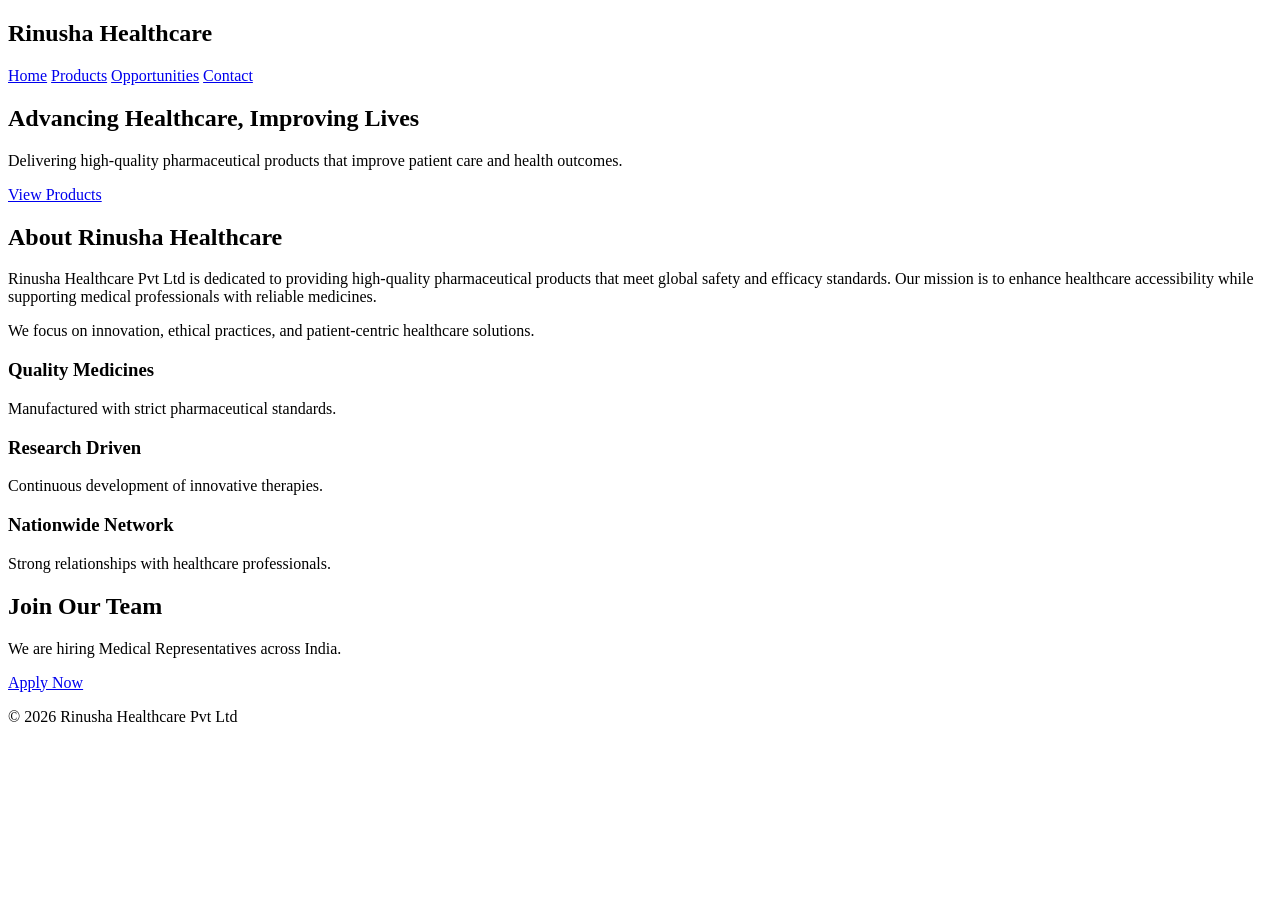
==== index.html @ 59fd97c0 "Add files via upload" ====
<!DOCTYPE html>
<html lang="en">

<head>
<meta charset="UTF-8">
<meta name="viewport" content="width=device-width, initial-scale=1.0">

<title>Rinusha Healthcare Pvt Ltd</title>

<link rel="stylesheet" href="css/style.css">

<link href="https://fonts.googleapis.com/css2?family=Poppins:wght@300;500;600&display=swap" rel="stylesheet">
</head>

<body>

<header>

<div class="container nav">

<h2 class="logo">Rinusha Healthcare</h2>

<nav>
<a href="index.html">Home</a>
<a href="products.html">Products</a>
<a href="careers.html">Opportunities</a>
<a href="contact.html">Contact</a>
</nav>

</div>

</header>


<section class="hero">

<div class="hero-content">

<h1>Advancing Healthcare, Improving Lives</h1>

<p>
Delivering high-quality pharmaceutical products that improve patient care and health outcomes.
</p>

<a href="products.html" class="btn">View Products</a>

</div>

</section>


<section class="about">

<div class="container">

<h2>About Rinusha Healthcare</h2>

<p>
Rinusha Healthcare Pvt Ltd is dedicated to providing high-quality pharmaceutical products
that meet global safety and efficacy standards. Our mission is to enhance healthcare
accessibility while supporting medical professionals with reliable medicines.
</p>

<p>
We focus on innovation, ethical practices, and patient-centric healthcare solutions.
</p>

</div>

</section>


<section class="features">

<div class="container grid">

<div class="card">
<h3>Quality Medicines</h3>
<p>Manufactured with strict pharmaceutical standards.</p>
</div>

<div class="card">
<h3>Research Driven</h3>
<p>Continuous development of innovative therapies.</p>
</div>

<div class="card">
<h3>Nationwide Network</h3>
<p>Strong relationships with healthcare professionals.</p>
</div>

</div>

</section>


<section class="cta">

<div class="container">

<h2>Join Our Team</h2>

<p>We are hiring Medical Representatives across India.</p>

<a href="careers.html" class="btn">Apply Now</a>

</div>

</section>


<footer>

<p>© 2026 Rinusha Healthcare Pvt Ltd</p>

</footer>


</body>
</html>
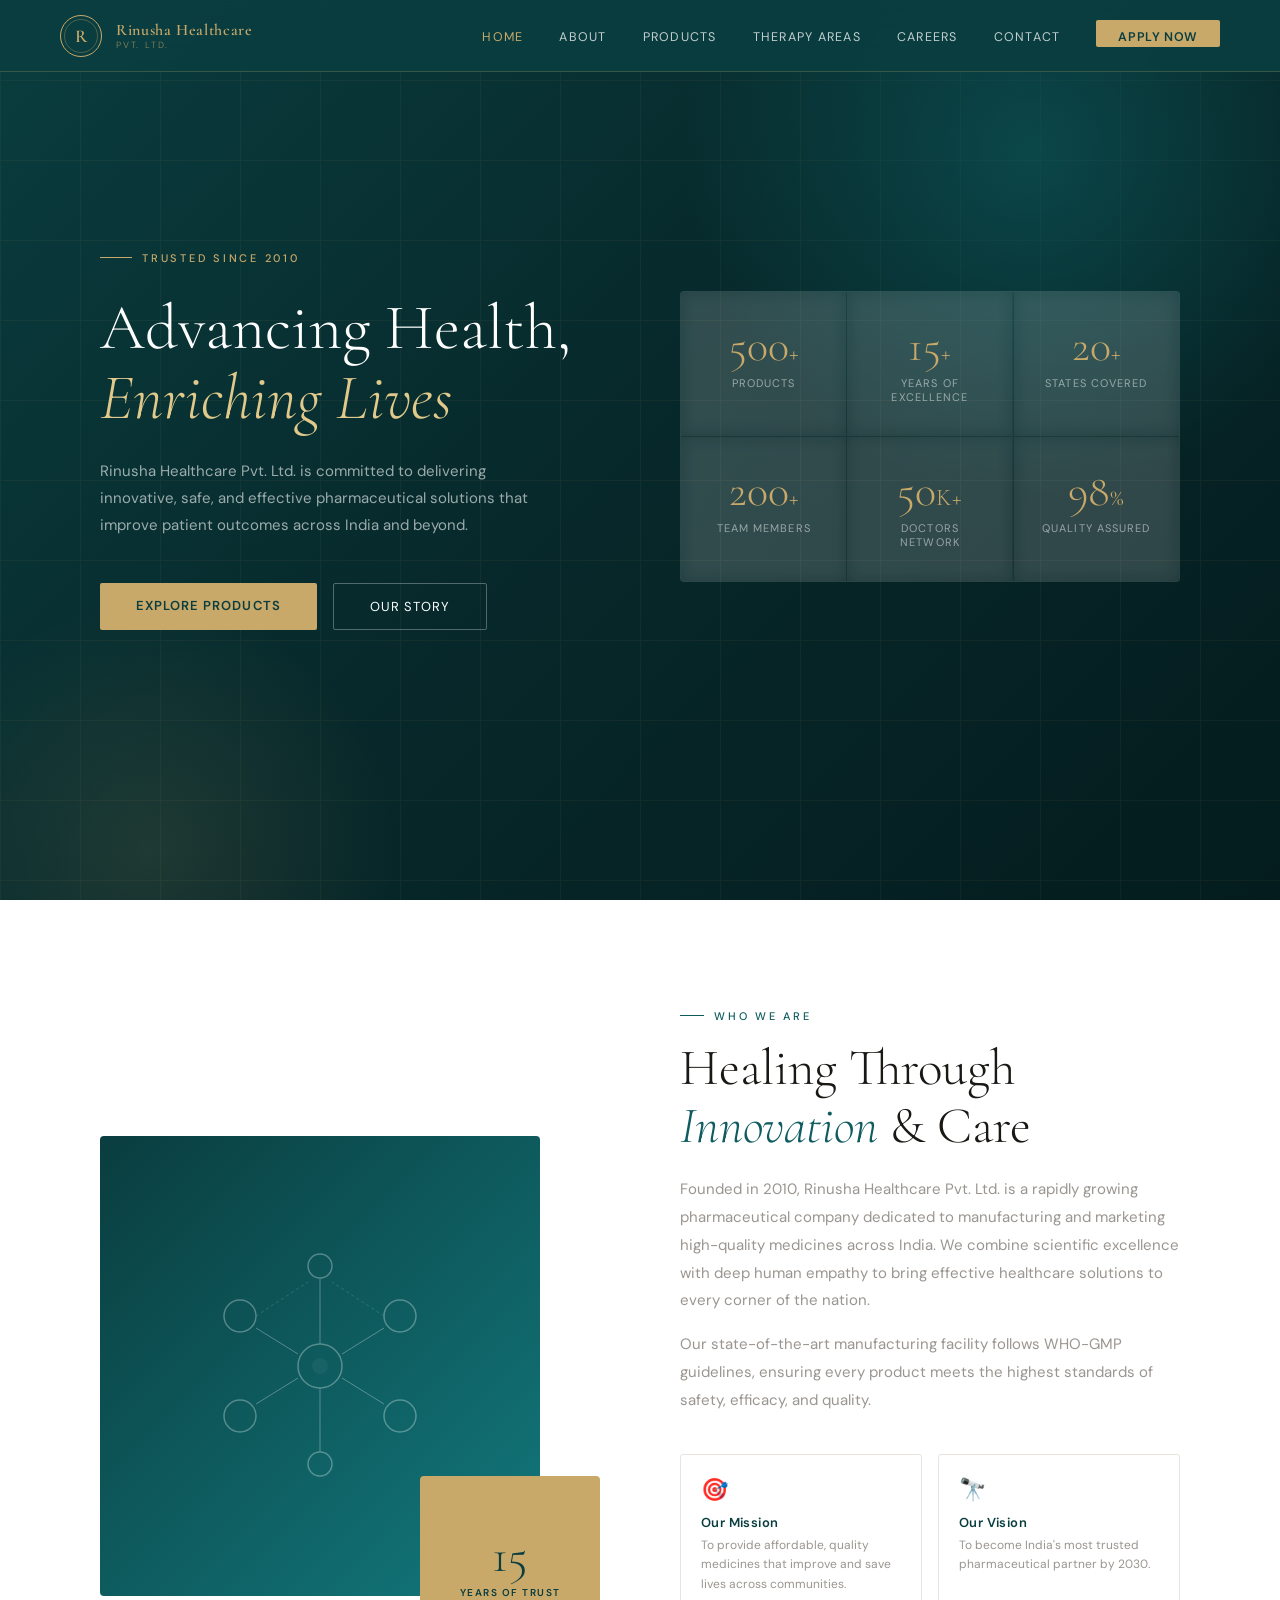
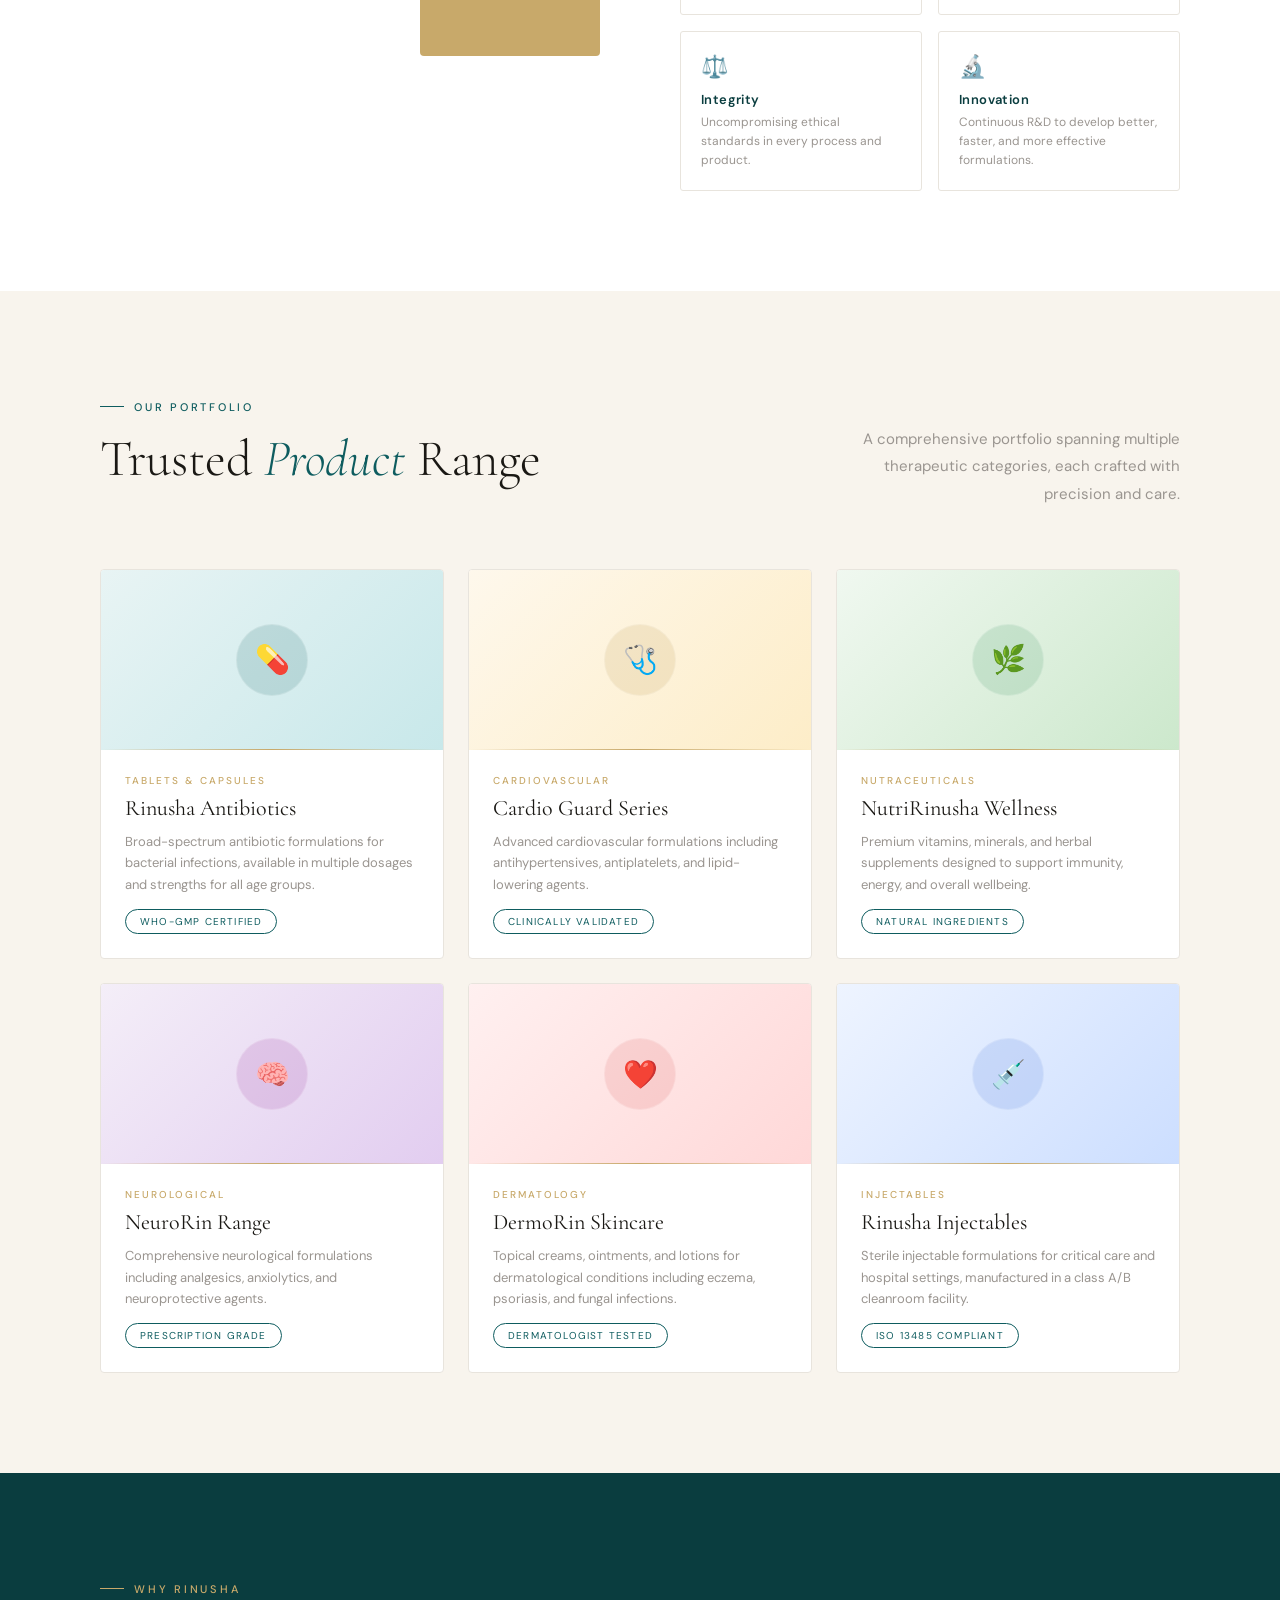
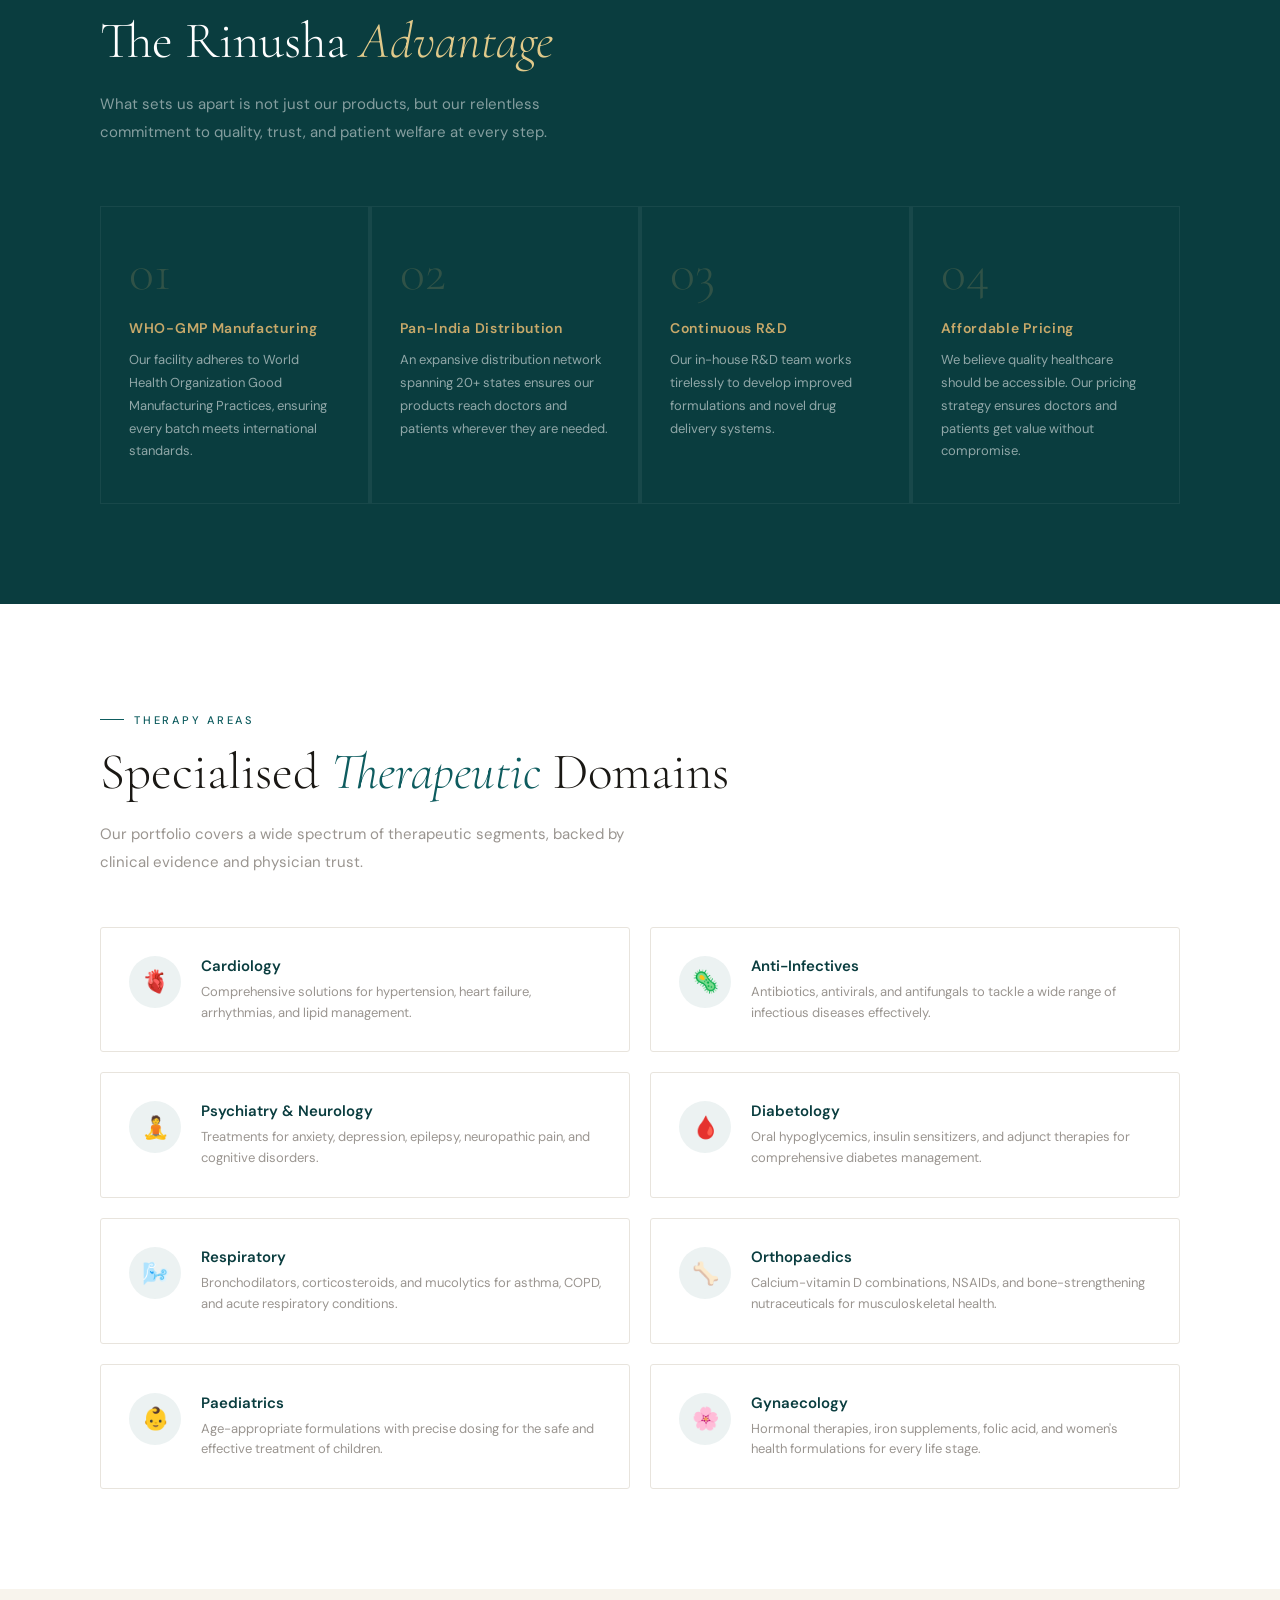
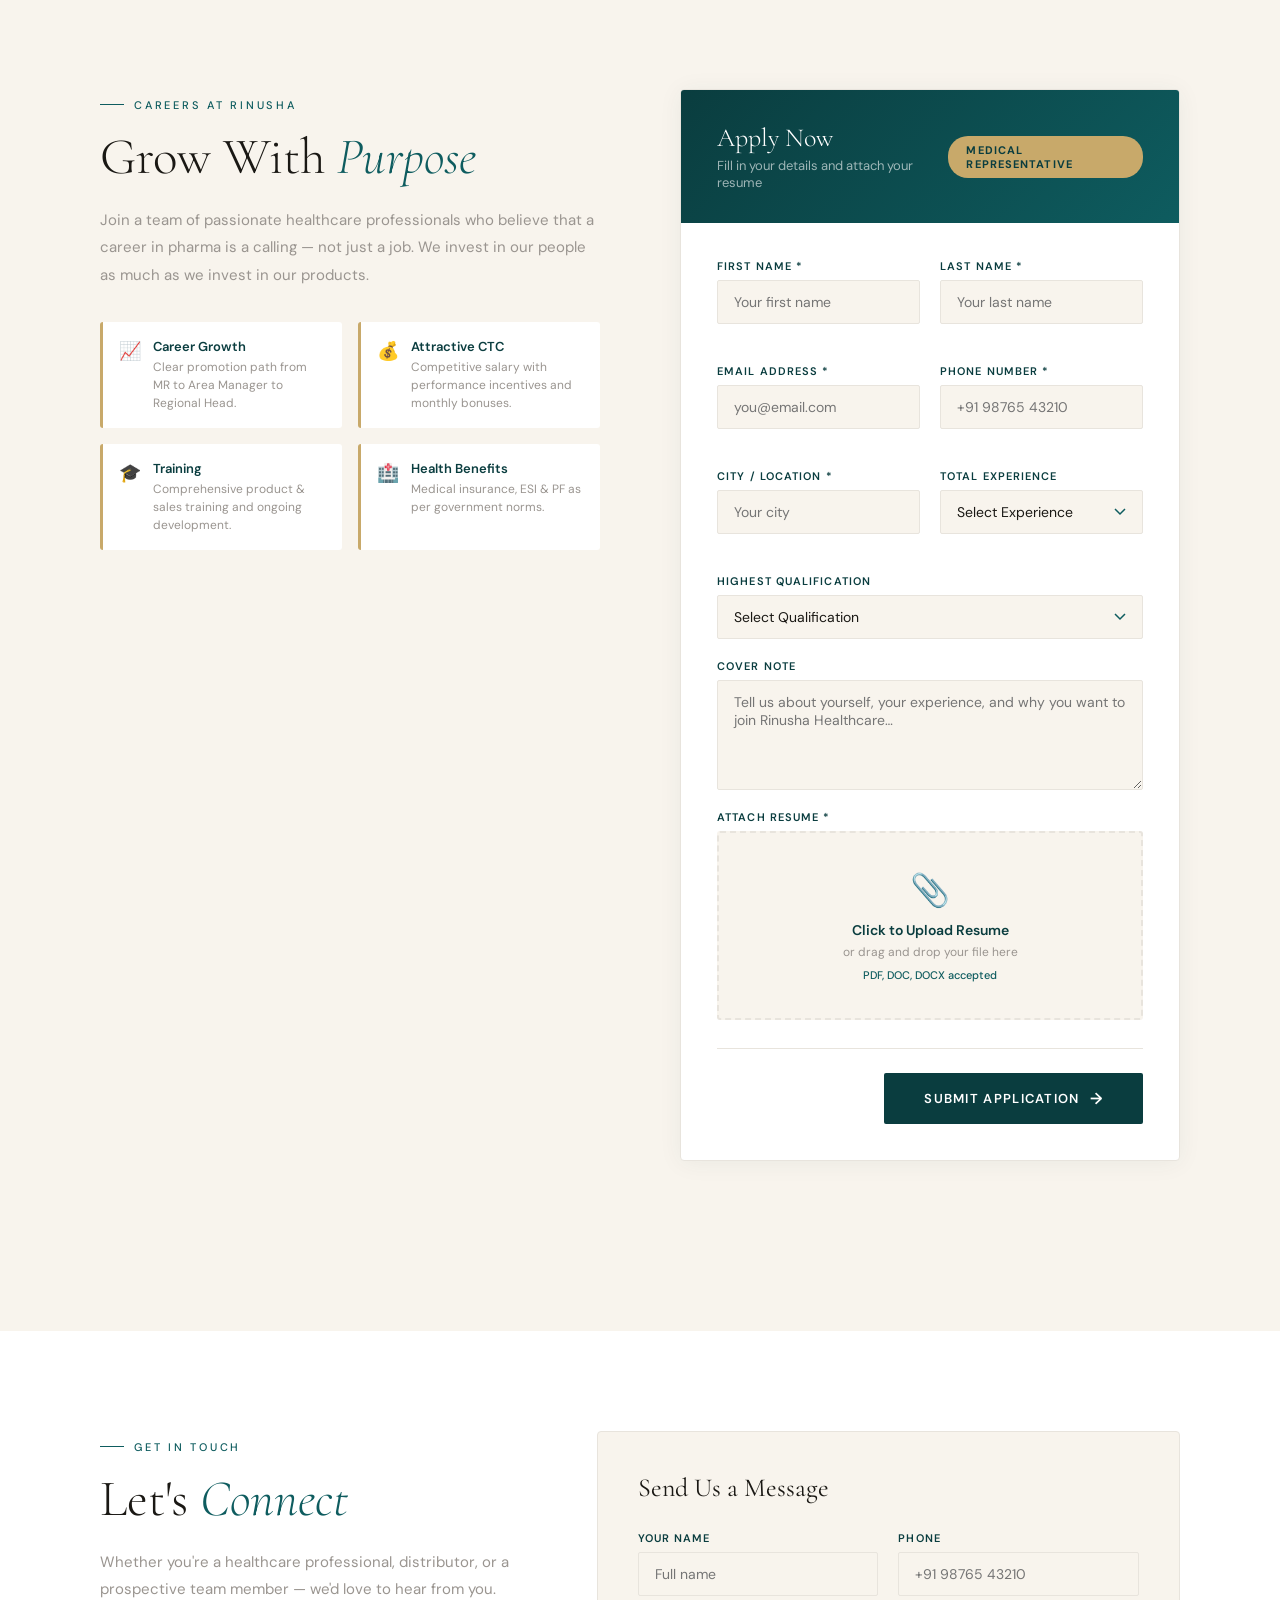
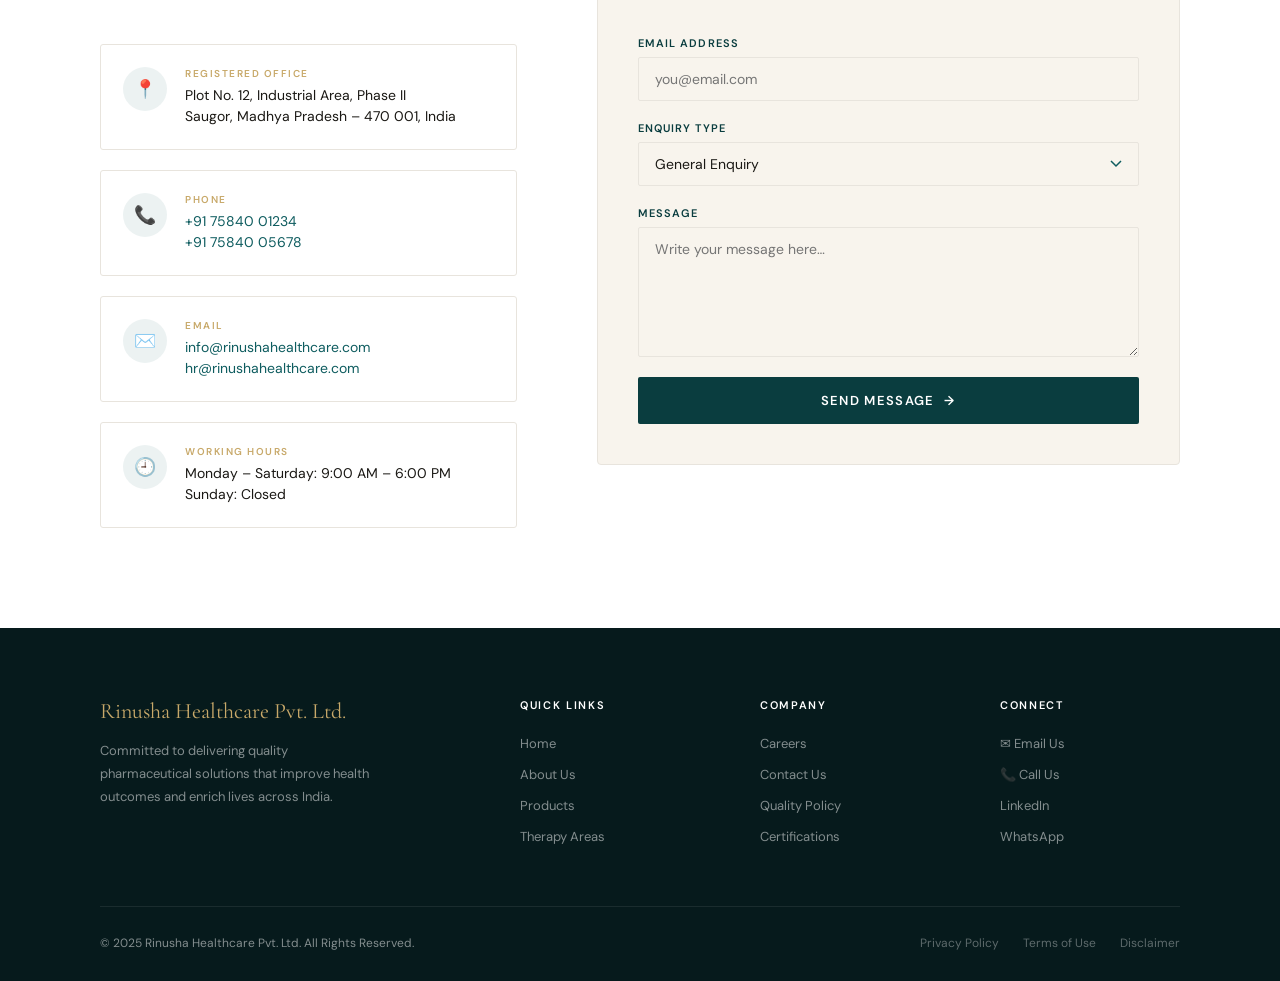
==== commit 4b2d35f9: "Add files via upload" ====
--- a/index.html
+++ b/index.html
@@ -1,120 +1,1188 @@
-<!DOCTYPE html>
-<html lang="en">
-
-<head>
-<meta charset="UTF-8">
-<meta name="viewport" content="width=device-width, initial-scale=1.0">
-
-<title>Rinusha Healthcare Pvt Ltd</title>
-
-<link rel="stylesheet" href="css/style.css">
-
-<link href="https://fonts.googleapis.com/css2?family=Poppins:wght@300;500;600&display=swap" rel="stylesheet">
-</head>
-
-<body>
-
-<header>
-
-<div class="container nav">
-
-<h2 class="logo">Rinusha Healthcare</h2>
-
-<nav>
-<a href="index.html">Home</a>
-<a href="products.html">Products</a>
-<a href="careers.html">Opportunities</a>
-<a href="contact.html">Contact</a>
-</nav>
-
-</div>
-
-</header>
-
-
-<section class="hero">
-
-<div class="hero-content">
-
-<h1>Advancing Healthcare, Improving Lives</h1>
-
-<p>
-Delivering high-quality pharmaceutical products that improve patient care and health outcomes.
-</p>
-
-<a href="products.html" class="btn">View Products</a>
-
-</div>
-
-</section>
-
-
-<section class="about">
-
-<div class="container">
-
-<h2>About Rinusha Healthcare</h2>
-
-<p>
-Rinusha Healthcare Pvt Ltd is dedicated to providing high-quality pharmaceutical products
-that meet global safety and efficacy standards. Our mission is to enhance healthcare
-accessibility while supporting medical professionals with reliable medicines.
-</p>
-
-<p>
-We focus on innovation, ethical practices, and patient-centric healthcare solutions.
-</p>
-
-</div>
-
-</section>
-
-
-<section class="features">
-
-<div class="container grid">
-
-<div class="card">
-<h3>Quality Medicines</h3>
-<p>Manufactured with strict pharmaceutical standards.</p>
-</div>
-
-<div class="card">
-<h3>Research Driven</h3>
-<p>Continuous development of innovative therapies.</p>
-</div>
-
-<div class="card">
-<h3>Nationwide Network</h3>
-<p>Strong relationships with healthcare professionals.</p>
-</div>
-
-</div>
-
-</section>
-
-
-<section class="cta">
-
-<div class="container">
-
-<h2>Join Our Team</h2>
-
-<p>We are hiring Medical Representatives across India.</p>
-
-<a href="careers.html" class="btn">Apply Now</a>
-
-</div>
-
-</section>
-
-
-<footer>
-
-<p>© 2026 Rinusha Healthcare Pvt Ltd</p>
-
-</footer>
-
-
-</body>
-</html>+<!DOCTYPE html>
+<html lang="en">
+<head>
+<meta charset="UTF-8">
+<meta name="viewport" content="width=device-width, initial-scale=1.0">
+<title>Rinusha Healthcare Pvt. Ltd.</title>
+<link href="https://fonts.googleapis.com/css2?family=Cormorant+Garamond:ital,wght@0,300;0,400;0,600;1,300;1,400&family=DM+Sans:wght@300;400;500;600&display=swap" rel="stylesheet">
+<style>
+  :root {
+    --deep-teal: #0a3d3f;
+    --teal: #0e5c5f;
+    --teal-light: #12797d;
+    --gold: #c8a96a;
+    --gold-light: #e0c98a;
+    --cream: #f8f4ed;
+    --white: #ffffff;
+    --gray-soft: #e8e4dd;
+    --gray-mid: #9a9590;
+    --text-dark: #1a1814;
+    --text-body: #3d3b38;
+  }
+
+  * { margin: 0; padding: 0; box-sizing: border-box; }
+
+  html { scroll-behavior: smooth; }
+
+  body {
+    font-family: 'DM Sans', sans-serif;
+    background: var(--cream);
+    color: var(--text-body);
+    overflow-x: hidden;
+  }
+
+  /* ─── NAV ─── */
+  nav {
+    position: fixed; top: 0; left: 0; right: 0; z-index: 1000;
+    display: flex; align-items: center; justify-content: space-between;
+    padding: 0 60px;
+    height: 72px;
+    background: rgba(10, 61, 63, 0.97);
+    backdrop-filter: blur(12px);
+    border-bottom: 1px solid rgba(200, 169, 106, 0.25);
+  }
+
+  .nav-logo {
+    display: flex; align-items: center; gap: 14px; text-decoration: none;
+  }
+
+  .logo-emblem {
+    width: 42px; height: 42px;
+    border: 1.5px solid var(--gold);
+    border-radius: 50%;
+    display: flex; align-items: center; justify-content: center;
+    font-family: 'Cormorant Garamond', serif;
+    font-size: 18px; font-weight: 600; color: var(--gold);
+    position: relative;
+  }
+
+  .logo-emblem::after {
+    content: '';
+    position: absolute; inset: 3px;
+    border: 0.5px solid rgba(200,169,106,0.35);
+    border-radius: 50%;
+  }
+
+  .logo-text { display: flex; flex-direction: column; line-height: 1; }
+  .logo-name { font-family: 'Cormorant Garamond', serif; font-size: 16px; font-weight: 600; color: var(--gold); letter-spacing: 0.04em; }
+  .logo-sub { font-size: 9px; font-weight: 300; color: rgba(200,169,106,0.7); letter-spacing: 0.2em; text-transform: uppercase; margin-top: 3px; }
+
+  .nav-links { display: flex; gap: 36px; list-style: none; align-items: center; }
+  .nav-links a {
+    color: rgba(255,255,255,0.75);
+    text-decoration: none; font-size: 12.5px; font-weight: 400;
+    letter-spacing: 0.1em; text-transform: uppercase;
+    transition: color 0.25s;
+    position: relative; padding-bottom: 2px;
+  }
+  .nav-links a::after {
+    content: ''; position: absolute; bottom: 0; left: 0; width: 0; height: 1px;
+    background: var(--gold); transition: width 0.3s;
+  }
+  .nav-links a:hover { color: var(--gold-light); }
+  .nav-links a:hover::after { width: 100%; }
+
+  .nav-cta {
+    background: var(--gold); color: var(--deep-teal) !important;
+    padding: 9px 22px; border-radius: 2px;
+    font-weight: 600 !important; letter-spacing: 0.05em !important;
+    transition: background 0.25s !important;
+  }
+  .nav-cta:hover { background: var(--gold-light) !important; }
+  .nav-cta::after { display: none !important; }
+
+  /* ─── HERO ─── */
+  #home {
+    min-height: 100vh;
+    background: linear-gradient(135deg, var(--deep-teal) 0%, #07282a 50%, #041c1e 100%);
+    display: flex; align-items: center;
+    position: relative; overflow: hidden; padding-top: 72px;
+  }
+
+  .hero-bg-lines {
+    position: absolute; inset: 0; opacity: 0.06;
+    background-image:
+      linear-gradient(90deg, var(--gold) 1px, transparent 1px),
+      linear-gradient(var(--gold) 1px, transparent 1px);
+    background-size: 80px 80px;
+  }
+
+  .hero-orb {
+    position: absolute; border-radius: 50%;
+    background: radial-gradient(circle, rgba(14,92,95,0.6) 0%, transparent 70%);
+  }
+  .hero-orb-1 { width: 700px; height: 700px; top: -200px; right: -100px; }
+  .hero-orb-2 { width: 500px; height: 500px; bottom: -200px; left: -100px; background: radial-gradient(circle, rgba(200,169,106,0.12) 0%, transparent 70%); }
+
+  .hero-content {
+    max-width: 1200px; margin: 0 auto; padding: 0 60px;
+    display: grid; grid-template-columns: 1fr 1fr; gap: 80px; align-items: center;
+    position: relative; z-index: 1;
+  }
+
+  .hero-tag {
+    display: inline-flex; align-items: center; gap: 10px;
+    color: var(--gold); font-size: 11px; font-weight: 500;
+    letter-spacing: 0.25em; text-transform: uppercase; margin-bottom: 28px;
+  }
+  .hero-tag::before { content: ''; width: 32px; height: 1px; background: var(--gold); }
+
+  .hero-title {
+    font-family: 'Cormorant Garamond', serif;
+    font-size: clamp(44px, 5vw, 68px);
+    font-weight: 300; line-height: 1.1; color: var(--white); margin-bottom: 24px;
+  }
+  .hero-title em { font-style: italic; color: var(--gold-light); }
+
+  .hero-desc {
+    color: rgba(255,255,255,0.6); font-size: 15px; line-height: 1.8;
+    max-width: 460px; margin-bottom: 44px;
+  }
+
+  .hero-btns { display: flex; gap: 16px; flex-wrap: wrap; }
+
+  .btn-primary {
+    background: var(--gold); color: var(--deep-teal);
+    padding: 14px 36px; border-radius: 2px;
+    text-decoration: none; font-weight: 600; font-size: 13px;
+    letter-spacing: 0.08em; text-transform: uppercase;
+    transition: all 0.25s; display: inline-block;
+  }
+  .btn-primary:hover { background: var(--gold-light); transform: translateY(-2px); box-shadow: 0 8px 24px rgba(200,169,106,0.3); }
+
+  .btn-outline {
+    border: 1px solid rgba(255,255,255,0.3); color: var(--white);
+    padding: 14px 36px; border-radius: 2px;
+    text-decoration: none; font-weight: 400; font-size: 13px;
+    letter-spacing: 0.08em; text-transform: uppercase;
+    transition: all 0.25s; display: inline-block;
+  }
+  .btn-outline:hover { border-color: var(--gold); color: var(--gold); }
+
+  .hero-stats {
+    display: grid; grid-template-columns: repeat(3, 1fr);
+    gap: 1px; background: rgba(255,255,255,0.08);
+    border: 1px solid rgba(255,255,255,0.08); border-radius: 4px;
+    overflow: hidden;
+  }
+
+  .stat-item {
+    background: rgba(255,255,255,0.03);
+    padding: 32px 24px; text-align: center;
+    backdrop-filter: blur(8px);
+  }
+
+  .stat-num {
+    font-family: 'Cormorant Garamond', serif;
+    font-size: 44px; font-weight: 300; color: var(--gold); line-height: 1;
+    margin-bottom: 8px;
+  }
+  .stat-label { font-size: 11px; color: rgba(255,255,255,0.5); letter-spacing: 0.1em; text-transform: uppercase; }
+
+  /* ─── SECTION SHARED ─── */
+  section { padding: 100px 0; }
+
+  .section-inner { max-width: 1200px; margin: 0 auto; padding: 0 60px; }
+
+  .section-tag {
+    display: inline-flex; align-items: center; gap: 10px;
+    color: var(--teal); font-size: 11px; font-weight: 500;
+    letter-spacing: 0.25em; text-transform: uppercase; margin-bottom: 16px;
+  }
+  .section-tag::before { content: ''; width: 24px; height: 1px; background: var(--teal); }
+
+  .section-title {
+    font-family: 'Cormorant Garamond', serif;
+    font-size: clamp(32px, 4vw, 52px); font-weight: 300; line-height: 1.15;
+    color: var(--text-dark); margin-bottom: 20px;
+  }
+  .section-title em { font-style: italic; color: var(--teal); }
+
+  .section-desc {
+    font-size: 15px; line-height: 1.85; color: var(--gray-mid);
+    max-width: 560px;
+  }
+
+  /* ─── ABOUT ─── */
+  #about { background: var(--white); }
+
+  .about-grid { display: grid; grid-template-columns: 1fr 1fr; gap: 80px; align-items: center; }
+
+  .about-image-wrap {
+    position: relative; height: 520px;
+  }
+
+  .about-img-main {
+    position: absolute; top: 0; left: 0; right: 60px; bottom: 60px;
+    background: linear-gradient(135deg, var(--deep-teal), var(--teal-light));
+    border-radius: 4px; overflow: hidden;
+    display: flex; align-items: center; justify-content: center;
+  }
+
+  .about-img-accent {
+    position: absolute; bottom: 0; right: 0; width: 180px; height: 180px;
+    background: var(--gold); border-radius: 4px;
+    display: flex; align-items: center; justify-content: center;
+    flex-direction: column; gap: 6px;
+  }
+  .about-img-accent span { font-family: 'Cormorant Garamond', serif; font-size: 48px; font-weight: 300; color: var(--deep-teal); line-height: 1; }
+  .about-img-accent small { font-size: 10px; font-weight: 600; color: var(--deep-teal); letter-spacing: 0.15em; text-transform: uppercase; }
+
+  .molecule-svg { opacity: 0.3; }
+
+  .about-values { display: grid; grid-template-columns: 1fr 1fr; gap: 16px; margin-top: 40px; }
+
+  .value-card {
+    padding: 20px; border: 1px solid var(--gray-soft); border-radius: 3px;
+    transition: all 0.3s;
+  }
+  .value-card:hover { border-color: var(--teal); transform: translateY(-2px); }
+  .value-icon { font-size: 22px; margin-bottom: 10px; }
+  .value-title { font-size: 13px; font-weight: 600; color: var(--deep-teal); margin-bottom: 5px; letter-spacing: 0.03em; }
+  .value-text { font-size: 12px; color: var(--gray-mid); line-height: 1.6; }
+
+  /* ─── PRODUCTS ─── */
+  #products { background: var(--cream); }
+
+  .products-header { display: flex; justify-content: space-between; align-items: flex-end; margin-bottom: 60px; }
+
+  .products-grid { display: grid; grid-template-columns: repeat(3, 1fr); gap: 24px; }
+
+  .product-card {
+    background: var(--white); border-radius: 4px;
+    overflow: hidden; border: 1px solid var(--gray-soft);
+    transition: all 0.35s; position: relative;
+  }
+  .product-card:hover { transform: translateY(-6px); box-shadow: 0 20px 48px rgba(10,61,63,0.12); border-color: rgba(14,92,95,0.3); }
+
+  .product-card-top {
+    height: 180px;
+    display: flex; align-items: center; justify-content: center;
+    position: relative; overflow: hidden;
+  }
+
+  .product-card-top::after {
+    content: ''; position: absolute; bottom: 0; left: 0; right: 0; height: 1px;
+    background: linear-gradient(90deg, transparent, var(--gold), transparent);
+  }
+
+  .product-icon-wrap {
+    width: 72px; height: 72px; border-radius: 50%;
+    display: flex; align-items: center; justify-content: center;
+    font-size: 28px; border: 1px solid rgba(255,255,255,0.2);
+  }
+
+  .product-card-body { padding: 24px; }
+  .product-category { font-size: 10px; font-weight: 500; letter-spacing: 0.2em; text-transform: uppercase; color: var(--gold); margin-bottom: 8px; }
+  .product-name { font-family: 'Cormorant Garamond', serif; font-size: 22px; font-weight: 400; color: var(--text-dark); margin-bottom: 10px; }
+  .product-desc { font-size: 13px; color: var(--gray-mid); line-height: 1.65; }
+  .product-badge {
+    display: inline-block; margin-top: 14px;
+    padding: 5px 14px; border: 1px solid var(--teal);
+    color: var(--teal); font-size: 10px; letter-spacing: 0.12em; text-transform: uppercase;
+    border-radius: 20px;
+  }
+
+  /* ─── WHY CHOOSE US ─── */
+  #why { background: var(--deep-teal); }
+
+  .why-grid { display: grid; grid-template-columns: repeat(4, 1fr); gap: 2px; margin-top: 60px; background: rgba(255,255,255,0.06); }
+
+  .why-item {
+    background: rgba(10, 61, 63, 0.95); padding: 40px 28px;
+    border: 1px solid rgba(255,255,255,0.06);
+    transition: background 0.3s;
+  }
+  .why-item:hover { background: rgba(14,92,95,0.8); }
+
+  .why-num {
+    font-family: 'Cormorant Garamond', serif; font-size: 52px; font-weight: 300;
+    color: rgba(200,169,106,0.2); line-height: 1; margin-bottom: 20px;
+  }
+  .why-title { font-size: 14px; font-weight: 600; color: var(--gold); margin-bottom: 12px; letter-spacing: 0.05em; }
+  .why-text { font-size: 13px; color: rgba(255,255,255,0.55); line-height: 1.75; }
+
+  .why-header-dark .section-tag { color: var(--gold); }
+  .why-header-dark .section-tag::before { background: var(--gold); }
+  .why-header-dark .section-title { color: var(--white); }
+  .why-header-dark .section-title em { color: var(--gold-light); }
+  .why-header-dark .section-desc { color: rgba(255,255,255,0.5); }
+
+  /* ─── THERAPEUTIC AREAS ─── */
+  #therapeutic { background: var(--white); }
+
+  .therapeutic-grid { display: grid; grid-template-columns: repeat(2, 1fr); gap: 20px; margin-top: 50px; }
+
+  .therapeutic-item {
+    display: flex; gap: 20px; padding: 28px;
+    border: 1px solid var(--gray-soft); border-radius: 3px;
+    transition: all 0.3s; cursor: default;
+  }
+  .therapeutic-item:hover { border-color: var(--teal); background: rgba(14,92,95,0.03); }
+
+  .therapeutic-icon {
+    flex-shrink: 0; width: 52px; height: 52px;
+    background: rgba(14,92,95,0.08); border-radius: 50%;
+    display: flex; align-items: center; justify-content: center; font-size: 22px;
+  }
+  .therapeutic-title { font-size: 15px; font-weight: 600; color: var(--deep-teal); margin-bottom: 6px; }
+  .therapeutic-text { font-size: 13px; color: var(--gray-mid); line-height: 1.6; }
+
+  /* ─── OPPORTUNITIES ─── */
+  #opportunities { background: var(--cream); }
+
+  .opp-intro { display: grid; grid-template-columns: 1fr 1fr; gap: 80px; align-items: start; margin-bottom: 70px; }
+
+  .opp-perks { display: grid; grid-template-columns: 1fr 1fr; gap: 16px; margin-top: 32px; }
+  .perk { display: flex; gap: 12px; align-items: flex-start; padding: 16px; background: var(--white); border-radius: 3px; border-left: 3px solid var(--gold); }
+  .perk-icon { font-size: 18px; flex-shrink: 0; margin-top: 1px; }
+  .perk-title { font-size: 13px; font-weight: 600; color: var(--deep-teal); margin-bottom: 3px; }
+  .perk-text { font-size: 12px; color: var(--gray-mid); line-height: 1.5; }
+
+  /* ─── APPLICATION FORM ─── */
+  .apply-box {
+    background: var(--white); border: 1px solid var(--gray-soft); border-radius: 4px;
+    overflow: hidden; box-shadow: 0 2px 24px rgba(10,61,63,0.06);
+  }
+
+  .apply-box-header {
+    background: linear-gradient(135deg, var(--deep-teal), var(--teal));
+    padding: 32px 36px;
+    display: flex; justify-content: space-between; align-items: center;
+  }
+  .apply-box-title { font-family: 'Cormorant Garamond', serif; font-size: 26px; color: var(--white); font-weight: 300; }
+  .apply-box-role {
+    background: var(--gold); color: var(--deep-teal);
+    padding: 7px 18px; border-radius: 20px; font-size: 11px; font-weight: 700;
+    letter-spacing: 0.1em; text-transform: uppercase;
+  }
+
+  .apply-form { padding: 36px; }
+
+  .form-row { display: grid; grid-template-columns: 1fr 1fr; gap: 20px; margin-bottom: 20px; }
+
+  .form-group { display: flex; flex-direction: column; gap: 7px; margin-bottom: 20px; }
+  .form-group:last-of-type { margin-bottom: 0; }
+
+  label { font-size: 11px; font-weight: 600; color: var(--deep-teal); letter-spacing: 0.1em; text-transform: uppercase; }
+
+  input, select, textarea {
+    font-family: 'DM Sans', sans-serif;
+    padding: 12px 16px; border: 1px solid var(--gray-soft);
+    border-radius: 2px; font-size: 14px; color: var(--text-dark);
+    background: var(--cream); outline: none;
+    transition: border-color 0.25s, box-shadow 0.25s;
+    width: 100%;
+  }
+  input:focus, select:focus, textarea:focus {
+    border-color: var(--teal);
+    box-shadow: 0 0 0 3px rgba(14,92,95,0.1);
+    background: var(--white);
+  }
+  textarea { resize: vertical; min-height: 110px; }
+
+  select { appearance: none; cursor: pointer;
+    background-image: url("data:image/svg+xml,%3Csvg xmlns='http://www.w3.org/2000/svg' width='12' height='8' viewBox='0 0 12 8'%3E%3Cpath d='M1 1l5 5 5-5' stroke='%230e5c5f' fill='none' stroke-width='1.5'/%3E%3C/svg%3E");
+    background-repeat: no-repeat; background-position: right 16px center;
+  }
+
+  .resume-upload {
+    border: 2px dashed var(--gray-soft); border-radius: 3px;
+    padding: 36px; text-align: center; cursor: pointer;
+    transition: all 0.3s; position: relative;
+    background: var(--cream);
+  }
+  .resume-upload:hover { border-color: var(--teal); background: rgba(14,92,95,0.03); }
+  .resume-upload input[type="file"] {
+    position: absolute; inset: 0; opacity: 0; cursor: pointer;
+    width: 100%; height: 100%; padding: 0; border: none;
+  }
+  .upload-icon { font-size: 32px; margin-bottom: 10px; }
+  .upload-title { font-size: 14px; font-weight: 600; color: var(--deep-teal); margin-bottom: 5px; }
+  .upload-sub { font-size: 12px; color: var(--gray-mid); }
+  .upload-types { margin-top: 8px; font-size: 11px; color: var(--teal); font-weight: 500; }
+  .file-chosen { margin-top: 10px; font-size: 13px; color: var(--teal); font-weight: 500; display: none; }
+
+  .form-submit { text-align: right; margin-top: 28px; padding-top: 24px; border-top: 1px solid var(--gray-soft); }
+
+  .btn-submit {
+    background: var(--deep-teal); color: var(--white);
+    padding: 15px 40px; border: none; border-radius: 2px;
+    font-family: 'DM Sans', sans-serif; font-size: 13px; font-weight: 600;
+    letter-spacing: 0.1em; text-transform: uppercase; cursor: pointer;
+    transition: all 0.3s;
+    display: inline-flex; align-items: center; gap: 10px;
+  }
+  .btn-submit:hover { background: var(--teal); transform: translateY(-2px); box-shadow: 0 8px 24px rgba(10,61,63,0.25); }
+  .btn-submit:disabled { opacity: 0.6; cursor: not-allowed; transform: none; }
+
+  .success-msg {
+    display: none; text-align: center; padding: 40px;
+  }
+  .success-msg .check { font-size: 48px; margin-bottom: 16px; }
+  .success-msg h3 { font-family: 'Cormorant Garamond', serif; font-size: 28px; color: var(--deep-teal); margin-bottom: 10px; }
+  .success-msg p { color: var(--gray-mid); font-size: 14px; }
+
+  /* ─── CONTACT ─── */
+  #contact { background: var(--white); }
+
+  .contact-grid { display: grid; grid-template-columns: 1fr 1.4fr; gap: 80px; align-items: start; }
+
+  .contact-info-cards { display: flex; flex-direction: column; gap: 20px; margin-top: 40px; }
+
+  .contact-card {
+    display: flex; gap: 18px; padding: 22px;
+    border: 1px solid var(--gray-soft); border-radius: 3px;
+    align-items: flex-start; transition: all 0.3s;
+  }
+  .contact-card:hover { border-color: var(--teal); }
+  .contact-card-icon {
+    width: 44px; height: 44px; flex-shrink: 0;
+    background: rgba(14,92,95,0.08); border-radius: 50%;
+    display: flex; align-items: center; justify-content: center; font-size: 18px;
+  }
+  .contact-card-label { font-size: 10px; font-weight: 600; color: var(--gold); letter-spacing: 0.15em; text-transform: uppercase; margin-bottom: 5px; }
+  .contact-card-value { font-size: 14px; color: var(--text-dark); font-weight: 400; line-height: 1.5; }
+  .contact-card-value a { color: var(--teal); text-decoration: none; }
+  .contact-card-value a:hover { text-decoration: underline; }
+
+  .contact-form-box {
+    background: var(--cream); padding: 40px; border-radius: 4px;
+    border: 1px solid var(--gray-soft);
+  }
+  .contact-form-title { font-family: 'Cormorant Garamond', serif; font-size: 26px; color: var(--text-dark); margin-bottom: 28px; }
+
+  /* ─── FOOTER ─── */
+  footer {
+    background: #061a1c; color: rgba(255,255,255,0.5);
+    padding: 70px 0 30px;
+  }
+
+  .footer-inner { max-width: 1200px; margin: 0 auto; padding: 0 60px; }
+
+  .footer-top { display: grid; grid-template-columns: 2fr 1fr 1fr 1fr; gap: 60px; margin-bottom: 60px; }
+
+  .footer-about { }
+  .footer-logo { font-family: 'Cormorant Garamond', serif; font-size: 22px; color: var(--gold); margin-bottom: 16px; }
+  .footer-tagline { font-size: 13px; line-height: 1.75; max-width: 280px; }
+
+  .footer-col-title { font-size: 11px; font-weight: 600; color: var(--white); letter-spacing: 0.15em; text-transform: uppercase; margin-bottom: 20px; }
+  .footer-links { list-style: none; display: flex; flex-direction: column; gap: 10px; }
+  .footer-links a { color: rgba(255,255,255,0.5); text-decoration: none; font-size: 13px; transition: color 0.25s; }
+  .footer-links a:hover { color: var(--gold); }
+
+  .footer-bottom {
+    border-top: 1px solid rgba(255,255,255,0.08); padding-top: 28px;
+    display: flex; justify-content: space-between; align-items: center;
+    font-size: 12px;
+  }
+  .footer-copy { }
+  .footer-legal { display: flex; gap: 24px; }
+  .footer-legal a { color: rgba(255,255,255,0.35); text-decoration: none; }
+  .footer-legal a:hover { color: var(--gold); }
+
+  /* ─── ANIMATIONS ─── */
+  @keyframes fadeUp {
+    from { opacity: 0; transform: translateY(24px); }
+    to { opacity: 1; transform: translateY(0); }
+  }
+
+  .hero-content > * { animation: fadeUp 0.8s ease both; }
+  .hero-content > *:nth-child(1) { animation-delay: 0.1s; }
+  .hero-content > *:nth-child(2) { animation-delay: 0.3s; }
+
+  .hero-tag { animation: fadeUp 0.6s ease 0.1s both; }
+  .hero-title { animation: fadeUp 0.6s ease 0.2s both; }
+  .hero-desc { animation: fadeUp 0.6s ease 0.3s both; }
+  .hero-btns { animation: fadeUp 0.6s ease 0.4s both; }
+
+  /* scrollbar */
+  ::-webkit-scrollbar { width: 6px; }
+  ::-webkit-scrollbar-track { background: var(--cream); }
+  ::-webkit-scrollbar-thumb { background: var(--teal); border-radius: 3px; }
+
+  /* ─── RESPONSIVE ─── */
+  @media (max-width: 900px) {
+    nav { padding: 0 24px; }
+    .nav-links { display: none; }
+    .section-inner { padding: 0 24px; }
+    .hero-content { grid-template-columns: 1fr; gap: 50px; padding: 0 24px; }
+    .hero-stats { grid-template-columns: 1fr; }
+    .about-grid, .opp-intro, .contact-grid { grid-template-columns: 1fr; gap: 40px; }
+    .about-image-wrap { height: 260px; }
+    .products-grid { grid-template-columns: 1fr 1fr; }
+    .why-grid { grid-template-columns: 1fr 1fr; }
+    .therapeutic-grid { grid-template-columns: 1fr; }
+    .footer-top { grid-template-columns: 1fr 1fr; gap: 32px; }
+    .form-row { grid-template-columns: 1fr; }
+    .apply-box-header { flex-direction: column; gap: 12px; align-items: flex-start; }
+    .apply-form { padding: 24px; }
+    section { padding: 70px 0; }
+    .products-header { flex-direction: column; align-items: flex-start; gap: 20px; }
+  }
+</style>
+</head>
+<body>
+
+<!-- ─── NAV ─── -->
+<nav>
+  <a class="nav-logo" href="#home">
+    <div class="logo-emblem">R</div>
+    <div class="logo-text">
+      <span class="logo-name">Rinusha Healthcare</span>
+      <span class="logo-sub">Pvt. Ltd.</span>
+    </div>
+  </a>
+  <ul class="nav-links">
+    <li><a href="#home">Home</a></li>
+    <li><a href="#about">About</a></li>
+    <li><a href="#products">Products</a></li>
+    <li><a href="#therapeutic">Therapy Areas</a></li>
+    <li><a href="#opportunities">Careers</a></li>
+    <li><a href="#contact">Contact</a></li>
+    <li><a href="#opportunities" class="nav-cta">Apply Now</a></li>
+  </ul>
+</nav>
+
+<!-- ─── HERO ─── -->
+<section id="home">
+  <div class="hero-bg-lines"></div>
+  <div class="hero-orb hero-orb-1"></div>
+  <div class="hero-orb hero-orb-2"></div>
+  <div class="hero-content">
+    <div>
+      <div class="hero-tag">Trusted Since 2010</div>
+      <h1 class="hero-title">Advancing Health,<br><em>Enriching Lives</em></h1>
+      <p class="hero-desc">Rinusha Healthcare Pvt. Ltd. is committed to delivering innovative, safe, and effective pharmaceutical solutions that improve patient outcomes across India and beyond.</p>
+      <div class="hero-btns">
+        <a href="#products" class="btn-primary">Explore Products</a>
+        <a href="#about" class="btn-outline">Our Story</a>
+      </div>
+    </div>
+    <div class="hero-stats">
+      <div class="stat-item">
+        <div class="stat-num">500<span style="font-size:24px">+</span></div>
+        <div class="stat-label">Products</div>
+      </div>
+      <div class="stat-item">
+        <div class="stat-num">15<span style="font-size:24px">+</span></div>
+        <div class="stat-label">Years of Excellence</div>
+      </div>
+      <div class="stat-item">
+        <div class="stat-num">20<span style="font-size:24px">+</span></div>
+        <div class="stat-label">States Covered</div>
+      </div>
+      <div class="stat-item">
+        <div class="stat-num">200<span style="font-size:24px">+</span></div>
+        <div class="stat-label">Team Members</div>
+      </div>
+      <div class="stat-item">
+        <div class="stat-num">50<span style="font-size:24px">K+</span></div>
+        <div class="stat-label">Doctors Network</div>
+      </div>
+      <div class="stat-item">
+        <div class="stat-num">98<span style="font-size:24px">%</span></div>
+        <div class="stat-label">Quality Assured</div>
+      </div>
+    </div>
+  </div>
+</section>
+
+<!-- ─── ABOUT ─── -->
+<section id="about">
+  <div class="section-inner">
+    <div class="about-grid">
+      <div class="about-image-wrap">
+        <div class="about-img-main">
+          <svg class="molecule-svg" viewBox="0 0 300 260" width="300" fill="none" xmlns="http://www.w3.org/2000/svg">
+            <circle cx="150" cy="130" r="22" stroke="white" stroke-width="1.5"/>
+            <circle cx="70" cy="80" r="16" stroke="white" stroke-width="1.5"/>
+            <circle cx="230" cy="80" r="16" stroke="white" stroke-width="1.5"/>
+            <circle cx="70" cy="180" r="16" stroke="white" stroke-width="1.5"/>
+            <circle cx="230" cy="180" r="16" stroke="white" stroke-width="1.5"/>
+            <circle cx="150" cy="30" r="12" stroke="white" stroke-width="1.5"/>
+            <circle cx="150" cy="228" r="12" stroke="white" stroke-width="1.5"/>
+            <line x1="128" y1="118" x2="86" y2="92" stroke="white" stroke-width="1"/>
+            <line x1="172" y1="118" x2="214" y2="92" stroke="white" stroke-width="1"/>
+            <line x1="128" y1="142" x2="86" y2="168" stroke="white" stroke-width="1"/>
+            <line x1="172" y1="142" x2="214" y2="168" stroke="white" stroke-width="1"/>
+            <line x1="150" y1="108" x2="150" y2="42" stroke="white" stroke-width="1"/>
+            <line x1="150" y1="152" x2="150" y2="216" stroke="white" stroke-width="1"/>
+            <line x1="86" y1="80" x2="138" y2="46" stroke="white" stroke-width="0.5" stroke-dasharray="3,3"/>
+            <line x1="214" y1="80" x2="162" y2="46" stroke="white" stroke-width="0.5" stroke-dasharray="3,3"/>
+            <circle cx="150" cy="130" r="8" fill="white" fill-opacity="0.15"/>
+          </svg>
+        </div>
+        <div class="about-img-accent">
+          <span>15</span>
+          <small>Years of Trust</small>
+        </div>
+      </div>
+      <div>
+        <div class="section-tag">Who We Are</div>
+        <h2 class="section-title">Healing Through <em>Innovation</em> &amp; Care</h2>
+        <p class="section-desc">Founded in 2010, Rinusha Healthcare Pvt. Ltd. is a rapidly growing pharmaceutical company dedicated to manufacturing and marketing high-quality medicines across India. We combine scientific excellence with deep human empathy to bring effective healthcare solutions to every corner of the nation.</p>
+        <p class="section-desc" style="margin-top:16px;">Our state-of-the-art manufacturing facility follows WHO-GMP guidelines, ensuring every product meets the highest standards of safety, efficacy, and quality.</p>
+        <div class="about-values">
+          <div class="value-card">
+            <div class="value-icon">🎯</div>
+            <div class="value-title">Our Mission</div>
+            <div class="value-text">To provide affordable, quality medicines that improve and save lives across communities.</div>
+          </div>
+          <div class="value-card">
+            <div class="value-icon">🔭</div>
+            <div class="value-title">Our Vision</div>
+            <div class="value-text">To become India's most trusted pharmaceutical partner by 2030.</div>
+          </div>
+          <div class="value-card">
+            <div class="value-icon">⚖️</div>
+            <div class="value-title">Integrity</div>
+            <div class="value-text">Uncompromising ethical standards in every process and product.</div>
+          </div>
+          <div class="value-card">
+            <div class="value-icon">🔬</div>
+            <div class="value-title">Innovation</div>
+            <div class="value-text">Continuous R&amp;D to develop better, faster, and more effective formulations.</div>
+          </div>
+        </div>
+      </div>
+    </div>
+  </div>
+</section>
+
+<!-- ─── PRODUCTS ─── -->
+<section id="products">
+  <div class="section-inner">
+    <div class="products-header">
+      <div>
+        <div class="section-tag">Our Portfolio</div>
+        <h2 class="section-title">Trusted <em>Product</em> Range</h2>
+      </div>
+      <p class="section-desc" style="max-width:360px;text-align:right;">A comprehensive portfolio spanning multiple therapeutic categories, each crafted with precision and care.</p>
+    </div>
+    <div class="products-grid">
+
+      <div class="product-card">
+        <div class="product-card-top" style="background:linear-gradient(135deg,#e8f4f4,#c8e8ea)">
+          <div class="product-icon-wrap" style="background:rgba(14,92,95,0.15)">💊</div>
+        </div>
+        <div class="product-card-body">
+          <div class="product-category">Tablets &amp; Capsules</div>
+          <div class="product-name">Rinusha Antibiotics</div>
+          <div class="product-desc">Broad-spectrum antibiotic formulations for bacterial infections, available in multiple dosages and strengths for all age groups.</div>
+          <span class="product-badge">WHO-GMP Certified</span>
+        </div>
+      </div>
+
+      <div class="product-card">
+        <div class="product-card-top" style="background:linear-gradient(135deg,#fef8ec,#fdedc8)">
+          <div class="product-icon-wrap" style="background:rgba(200,169,106,0.2)">🩺</div>
+        </div>
+        <div class="product-card-body">
+          <div class="product-category">Cardiovascular</div>
+          <div class="product-name">Cardio Guard Series</div>
+          <div class="product-desc">Advanced cardiovascular formulations including antihypertensives, antiplatelets, and lipid-lowering agents.</div>
+          <span class="product-badge">Clinically Validated</span>
+        </div>
+      </div>
+
+      <div class="product-card">
+        <div class="product-card-top" style="background:linear-gradient(135deg,#f0f8f0,#cce8cc)">
+          <div class="product-icon-wrap" style="background:rgba(46,139,87,0.15)">🌿</div>
+        </div>
+        <div class="product-card-body">
+          <div class="product-category">Nutraceuticals</div>
+          <div class="product-name">NutriRinusha Wellness</div>
+          <div class="product-desc">Premium vitamins, minerals, and herbal supplements designed to support immunity, energy, and overall wellbeing.</div>
+          <span class="product-badge">Natural Ingredients</span>
+        </div>
+      </div>
+
+      <div class="product-card">
+        <div class="product-card-top" style="background:linear-gradient(135deg,#f4eef8,#e2cdf0)">
+          <div class="product-icon-wrap" style="background:rgba(128,0,128,0.12)">🧠</div>
+        </div>
+        <div class="product-card-body">
+          <div class="product-category">Neurological</div>
+          <div class="product-name">NeuroRin Range</div>
+          <div class="product-desc">Comprehensive neurological formulations including analgesics, anxiolytics, and neuroprotective agents.</div>
+          <span class="product-badge">Prescription Grade</span>
+        </div>
+      </div>
+
+      <div class="product-card">
+        <div class="product-card-top" style="background:linear-gradient(135deg,#fff0f0,#ffd8d8)">
+          <div class="product-icon-wrap" style="background:rgba(200,50,50,0.12)">❤️</div>
+        </div>
+        <div class="product-card-body">
+          <div class="product-category">Dermatology</div>
+          <div class="product-name">DermoRin Skincare</div>
+          <div class="product-desc">Topical creams, ointments, and lotions for dermatological conditions including eczema, psoriasis, and fungal infections.</div>
+          <span class="product-badge">Dermatologist Tested</span>
+        </div>
+      </div>
+
+      <div class="product-card">
+        <div class="product-card-top" style="background:linear-gradient(135deg,#eef4ff,#ccdeff)">
+          <div class="product-icon-wrap" style="background:rgba(30,80,200,0.12)">💉</div>
+        </div>
+        <div class="product-card-body">
+          <div class="product-category">Injectables</div>
+          <div class="product-name">Rinusha Injectables</div>
+          <div class="product-desc">Sterile injectable formulations for critical care and hospital settings, manufactured in a class A/B cleanroom facility.</div>
+          <span class="product-badge">ISO 13485 Compliant</span>
+        </div>
+      </div>
+
+    </div>
+  </div>
+</section>
+
+<!-- ─── WHY CHOOSE US ─── -->
+<section id="why">
+  <div class="section-inner">
+    <div class="why-header-dark">
+      <div class="section-tag">Why Rinusha</div>
+      <h2 class="section-title">The Rinusha <em>Advantage</em></h2>
+      <p class="section-desc" style="max-width:500px;">What sets us apart is not just our products, but our relentless commitment to quality, trust, and patient welfare at every step.</p>
+    </div>
+    <div class="why-grid">
+      <div class="why-item">
+        <div class="why-num">01</div>
+        <div class="why-title">WHO-GMP Manufacturing</div>
+        <div class="why-text">Our facility adheres to World Health Organization Good Manufacturing Practices, ensuring every batch meets international standards.</div>
+      </div>
+      <div class="why-item">
+        <div class="why-num">02</div>
+        <div class="why-title">Pan-India Distribution</div>
+        <div class="why-text">An expansive distribution network spanning 20+ states ensures our products reach doctors and patients wherever they are needed.</div>
+      </div>
+      <div class="why-item">
+        <div class="why-num">03</div>
+        <div class="why-title">Continuous R&amp;D</div>
+        <div class="why-text">Our in-house R&amp;D team works tirelessly to develop improved formulations and novel drug delivery systems.</div>
+      </div>
+      <div class="why-item">
+        <div class="why-num">04</div>
+        <div class="why-title">Affordable Pricing</div>
+        <div class="why-text">We believe quality healthcare should be accessible. Our pricing strategy ensures doctors and patients get value without compromise.</div>
+      </div>
+    </div>
+  </div>
+</section>
+
+<!-- ─── THERAPEUTIC AREAS ─── -->
+<section id="therapeutic">
+  <div class="section-inner">
+    <div class="section-tag">Therapy Areas</div>
+    <h2 class="section-title">Specialised <em>Therapeutic</em> Domains</h2>
+    <p class="section-desc">Our portfolio covers a wide spectrum of therapeutic segments, backed by clinical evidence and physician trust.</p>
+    <div class="therapeutic-grid">
+      <div class="therapeutic-item">
+        <div class="therapeutic-icon">🫀</div>
+        <div>
+          <div class="therapeutic-title">Cardiology</div>
+          <div class="therapeutic-text">Comprehensive solutions for hypertension, heart failure, arrhythmias, and lipid management.</div>
+        </div>
+      </div>
+      <div class="therapeutic-item">
+        <div class="therapeutic-icon">🦠</div>
+        <div>
+          <div class="therapeutic-title">Anti-Infectives</div>
+          <div class="therapeutic-text">Antibiotics, antivirals, and antifungals to tackle a wide range of infectious diseases effectively.</div>
+        </div>
+      </div>
+      <div class="therapeutic-item">
+        <div class="therapeutic-icon">🧘</div>
+        <div>
+          <div class="therapeutic-title">Psychiatry &amp; Neurology</div>
+          <div class="therapeutic-text">Treatments for anxiety, depression, epilepsy, neuropathic pain, and cognitive disorders.</div>
+        </div>
+      </div>
+      <div class="therapeutic-item">
+        <div class="therapeutic-icon">🩸</div>
+        <div>
+          <div class="therapeutic-title">Diabetology</div>
+          <div class="therapeutic-text">Oral hypoglycemics, insulin sensitizers, and adjunct therapies for comprehensive diabetes management.</div>
+        </div>
+      </div>
+      <div class="therapeutic-item">
+        <div class="therapeutic-icon">🌬️</div>
+        <div>
+          <div class="therapeutic-title">Respiratory</div>
+          <div class="therapeutic-text">Bronchodilators, corticosteroids, and mucolytics for asthma, COPD, and acute respiratory conditions.</div>
+        </div>
+      </div>
+      <div class="therapeutic-item">
+        <div class="therapeutic-icon">🦴</div>
+        <div>
+          <div class="therapeutic-title">Orthopaedics</div>
+          <div class="therapeutic-text">Calcium-vitamin D combinations, NSAIDs, and bone-strengthening nutraceuticals for musculoskeletal health.</div>
+        </div>
+      </div>
+      <div class="therapeutic-item">
+        <div class="therapeutic-icon">👶</div>
+        <div>
+          <div class="therapeutic-title">Paediatrics</div>
+          <div class="therapeutic-text">Age-appropriate formulations with precise dosing for the safe and effective treatment of children.</div>
+        </div>
+      </div>
+      <div class="therapeutic-item">
+        <div class="therapeutic-icon">🌸</div>
+        <div>
+          <div class="therapeutic-title">Gynaecology</div>
+          <div class="therapeutic-text">Hormonal therapies, iron supplements, folic acid, and women's health formulations for every life stage.</div>
+        </div>
+      </div>
+    </div>
+  </div>
+</section>
+
+<!-- ─── OPPORTUNITIES ─── -->
+<section id="opportunities">
+  <div class="section-inner">
+    <div class="opp-intro">
+      <div>
+        <div class="section-tag">Careers at Rinusha</div>
+        <h2 class="section-title">Grow With <em>Purpose</em></h2>
+        <p class="section-desc">Join a team of passionate healthcare professionals who believe that a career in pharma is a calling — not just a job. We invest in our people as much as we invest in our products.</p>
+        <div class="opp-perks">
+          <div class="perk">
+            <div class="perk-icon">📈</div>
+            <div>
+              <div class="perk-title">Career Growth</div>
+              <div class="perk-text">Clear promotion path from MR to Area Manager to Regional Head.</div>
+            </div>
+          </div>
+          <div class="perk">
+            <div class="perk-icon">💰</div>
+            <div>
+              <div class="perk-title">Attractive CTC</div>
+              <div class="perk-text">Competitive salary with performance incentives and monthly bonuses.</div>
+            </div>
+          </div>
+          <div class="perk">
+            <div class="perk-icon">🎓</div>
+            <div>
+              <div class="perk-title">Training</div>
+              <div class="perk-text">Comprehensive product &amp; sales training and ongoing development.</div>
+            </div>
+          </div>
+          <div class="perk">
+            <div class="perk-icon">🏥</div>
+            <div>
+              <div class="perk-title">Health Benefits</div>
+              <div class="perk-text">Medical insurance, ESI &amp; PF as per government norms.</div>
+            </div>
+          </div>
+        </div>
+      </div>
+      <div>
+        <!-- Application Form -->
+        <div class="apply-box" id="apply-box">
+          <div class="apply-box-header">
+            <div>
+              <div class="apply-box-title">Apply Now</div>
+              <div style="color:rgba(255,255,255,0.6);font-size:13px;margin-top:4px;">Fill in your details and attach your resume</div>
+            </div>
+            <div class="apply-box-role">Medical Representative</div>
+          </div>
+          <div class="apply-form" id="apply-form-inner">
+            <div class="form-row">
+              <div class="form-group">
+                <label for="fname">First Name *</label>
+                <input type="text" id="fname" placeholder="Your first name" required>
+              </div>
+              <div class="form-group">
+                <label for="lname">Last Name *</label>
+                <input type="text" id="lname" placeholder="Your last name" required>
+              </div>
+            </div>
+            <div class="form-row">
+              <div class="form-group">
+                <label for="email">Email Address *</label>
+                <input type="email" id="email" placeholder="you@email.com" required>
+              </div>
+              <div class="form-group">
+                <label for="phone">Phone Number *</label>
+                <input type="tel" id="phone" placeholder="+91 98765 43210" required>
+              </div>
+            </div>
+            <div class="form-row">
+              <div class="form-group">
+                <label for="city">City / Location *</label>
+                <input type="text" id="city" placeholder="Your city" required>
+              </div>
+              <div class="form-group">
+                <label for="exp">Total Experience</label>
+                <select id="exp">
+                  <option value="">Select Experience</option>
+                  <option>Fresher (0 years)</option>
+                  <option>1 – 2 Years</option>
+                  <option>2 – 5 Years</option>
+                  <option>5 – 10 Years</option>
+                  <option>10+ Years</option>
+                </select>
+              </div>
+            </div>
+            <div class="form-group">
+              <label for="qualification">Highest Qualification</label>
+              <select id="qualification">
+                <option value="">Select Qualification</option>
+                <option>B.Pharm</option>
+                <option>M.Pharm</option>
+                <option>B.Sc (Life Sciences / Chemistry)</option>
+                <option>M.Sc</option>
+                <option>MBA (Pharma / Marketing)</option>
+                <option>Other Graduate</option>
+              </select>
+            </div>
+            <div class="form-group">
+              <label for="cover">Cover Note</label>
+              <textarea id="cover" placeholder="Tell us about yourself, your experience, and why you want to join Rinusha Healthcare…"></textarea>
+            </div>
+            <div class="form-group">
+              <label>Attach Resume *</label>
+              <div class="resume-upload" id="upload-zone">
+                <input type="file" id="resume-file" accept=".pdf,.doc,.docx" onchange="handleFileChange(this)">
+                <div class="upload-icon">📎</div>
+                <div class="upload-title">Click to Upload Resume</div>
+                <div class="upload-sub">or drag and drop your file here</div>
+                <div class="upload-types">PDF, DOC, DOCX accepted</div>
+                <div class="file-chosen" id="file-chosen-msg">✓ File selected</div>
+              </div>
+            </div>
+            <div class="form-submit">
+              <button class="btn-submit" id="submit-btn" onclick="handleSubmit(event)">
+                <span>Submit Application</span>
+                <span style="font-size:16px">→</span>
+              </button>
+            </div>
+          </div>
+          <div class="success-msg" id="success-msg">
+            <div class="check">✅</div>
+            <h3>Application Submitted!</h3>
+            <p>Thank you for applying to Rinusha Healthcare Pvt. Ltd.<br>Our HR team will review your profile and reach out to you shortly.</p>
+            <p style="margin-top:14px;font-size:12px;color:var(--teal);">📧 A confirmation has been noted. Kindly check your email for updates.</p>
+          </div>
+        </div>
+      </div>
+    </div>
+  </div>
+</section>
+
+<!-- ─── CONTACT ─── -->
+<section id="contact">
+  <div class="section-inner">
+    <div class="contact-grid">
+      <div>
+        <div class="section-tag">Get In Touch</div>
+        <h2 class="section-title">Let's <em>Connect</em></h2>
+        <p class="section-desc">Whether you're a healthcare professional, distributor, or a prospective team member — we'd love to hear from you.</p>
+        <div class="contact-info-cards">
+          <div class="contact-card">
+            <div class="contact-card-icon">📍</div>
+            <div>
+              <div class="contact-card-label">Registered Office</div>
+              <div class="contact-card-value">Plot No. 12, Industrial Area, Phase II<br>Saugor, Madhya Pradesh – 470 001, India</div>
+            </div>
+          </div>
+          <div class="contact-card">
+            <div class="contact-card-icon">📞</div>
+            <div>
+              <div class="contact-card-label">Phone</div>
+              <div class="contact-card-value">
+                <a href="tel:+917584001234">+91 75840 01234</a><br>
+                <a href="tel:+917584005678">+91 75840 05678</a>
+              </div>
+            </div>
+          </div>
+          <div class="contact-card">
+            <div class="contact-card-icon">✉️</div>
+            <div>
+              <div class="contact-card-label">Email</div>
+              <div class="contact-card-value">
+                <a href="mailto:info@rinushahealthcare.com">info@rinushahealthcare.com</a><br>
+                <a href="mailto:hr@rinushahealthcare.com">hr@rinushahealthcare.com</a>
+              </div>
+            </div>
+          </div>
+          <div class="contact-card">
+            <div class="contact-card-icon">🕘</div>
+            <div>
+              <div class="contact-card-label">Working Hours</div>
+              <div class="contact-card-value">Monday – Saturday: 9:00 AM – 6:00 PM<br>Sunday: Closed</div>
+            </div>
+          </div>
+        </div>
+      </div>
+      <div class="contact-form-box">
+        <div class="contact-form-title">Send Us a Message</div>
+        <div id="contact-form-inner">
+          <div class="form-row">
+            <div class="form-group">
+              <label>Your Name</label>
+              <input type="text" id="c-name" placeholder="Full name">
+            </div>
+            <div class="form-group">
+              <label>Phone</label>
+              <input type="tel" id="c-phone" placeholder="+91 98765 43210">
+            </div>
+          </div>
+          <div class="form-group">
+            <label>Email Address</label>
+            <input type="email" id="c-email" placeholder="you@email.com">
+          </div>
+          <div class="form-group">
+            <label>Enquiry Type</label>
+            <select id="c-type">
+              <option>General Enquiry</option>
+              <option>Product Information</option>
+              <option>Distribution Partnership</option>
+              <option>Career Opportunities</option>
+              <option>Media / Press</option>
+            </select>
+          </div>
+          <div class="form-group">
+            <label>Message</label>
+            <textarea id="c-msg" placeholder="Write your message here…" style="min-height:130px"></textarea>
+          </div>
+          <div style="margin-top:8px">
+            <button class="btn-submit" style="width:100%;justify-content:center" onclick="handleContact(event)" id="contact-btn">
+              <span>Send Message</span>
+              <span>→</span>
+            </button>
+          </div>
+        </div>
+        <div id="contact-success" style="display:none;text-align:center;padding:40px 0">
+          <div style="font-size:40px;margin-bottom:14px">📨</div>
+          <h3 style="font-family:'Cormorant Garamond',serif;font-size:24px;color:var(--deep-teal);margin-bottom:10px">Message Received!</h3>
+          <p style="color:var(--gray-mid);font-size:14px">We'll get back to you within 1–2 business days.</p>
+        </div>
+      </div>
+    </div>
+  </div>
+</section>
+
+<!-- ─── FOOTER ─── -->
+<footer>
+  <div class="footer-inner">
+    <div class="footer-top">
+      <div class="footer-about">
+        <div class="footer-logo">Rinusha Healthcare Pvt. Ltd.</div>
+        <p class="footer-tagline">Committed to delivering quality pharmaceutical solutions that improve health outcomes and enrich lives across India.</p>
+      </div>
+      <div>
+        <div class="footer-col-title">Quick Links</div>
+        <ul class="footer-links">
+          <li><a href="#home">Home</a></li>
+          <li><a href="#about">About Us</a></li>
+          <li><a href="#products">Products</a></li>
+          <li><a href="#therapeutic">Therapy Areas</a></li>
+        </ul>
+      </div>
+      <div>
+        <div class="footer-col-title">Company</div>
+        <ul class="footer-links">
+          <li><a href="#opportunities">Careers</a></li>
+          <li><a href="#contact">Contact Us</a></li>
+          <li><a href="#">Quality Policy</a></li>
+          <li><a href="#">Certifications</a></li>
+        </ul>
+      </div>
+      <div>
+        <div class="footer-col-title">Connect</div>
+        <ul class="footer-links">
+          <li><a href="mailto:info@rinushahealthcare.com">✉ Email Us</a></li>
+          <li><a href="tel:+917584001234">📞 Call Us</a></li>
+          <li><a href="#">LinkedIn</a></li>
+          <li><a href="#">WhatsApp</a></li>
+        </ul>
+      </div>
+    </div>
+    <div class="footer-bottom">
+      <div class="footer-copy">© 2025 Rinusha Healthcare Pvt. Ltd. All Rights Reserved.</div>
+      <div class="footer-legal">
+        <a href="#">Privacy Policy</a>
+        <a href="#">Terms of Use</a>
+        <a href="#">Disclaimer</a>
+      </div>
+    </div>
+  </div>
+</footer>
+
+<script>
+  function handleFileChange(input) {
+    const msg = document.getElementById('file-chosen-msg');
+    if (input.files && input.files[0]) {
+      msg.textContent = '✓ ' + input.files[0].name;
+      msg.style.display = 'block';
+      document.getElementById('upload-zone').style.borderColor = 'var(--teal)';
+    }
+  }
+
+  function handleSubmit(e) {
+    e.preventDefault();
+    const fname = document.getElementById('fname').value.trim();
+    const email = document.getElementById('email').value.trim();
+    const phone = document.getElementById('phone').value.trim();
+    if (!fname || !email || !phone) {
+      alert('Please fill in all required fields (Name, Email, Phone).');
+      return;
+    }
+    const btn = document.getElementById('submit-btn');
+    btn.disabled = true;
+    btn.innerHTML = '<span>Submitting…</span>';
+    setTimeout(() => {
+      document.getElementById('apply-form-inner').style.display = 'none';
+      document.getElementById('success-msg').style.display = 'block';
+    }, 1200);
+  }
+
+  function handleContact(e) {
+    e.preventDefault();
+    const name = document.getElementById('c-name').value.trim();
+    const email = document.getElementById('c-email').value.trim();
+    if (!name || !email) {
+      alert('Please enter your name and email.');
+      return;
+    }
+    const btn = document.getElementById('contact-btn');
+    btn.disabled = true;
+    btn.innerHTML = '<span>Sending…</span>';
+    setTimeout(() => {
+      document.getElementById('contact-form-inner').style.display = 'none';
+      document.getElementById('contact-success').style.display = 'block';
+    }, 1000);
+  }
+
+  // Drag and drop for resume
+  const zone = document.getElementById('upload-zone');
+  if (zone) {
+    zone.addEventListener('dragover', e => { e.preventDefault(); zone.style.borderColor = 'var(--teal)'; });
+    zone.addEventListener('dragleave', () => { zone.style.borderColor = 'var(--gray-soft)'; });
+    zone.addEventListener('drop', e => {
+      e.preventDefault();
+      const files = e.dataTransfer.files;
+      if (files.length) {
+        document.getElementById('resume-file').files = files;
+        handleFileChange(document.getElementById('resume-file'));
+      }
+    });
+  }
+
+  // Active nav link highlight on scroll
+  const sections = document.querySelectorAll('section[id]');
+  const navLinks = document.querySelectorAll('.nav-links a');
+  window.addEventListener('scroll', () => {
+    let current = '';
+    sections.forEach(s => {
+      if (window.scrollY >= s.offsetTop - 90) current = s.id;
+    });
+    navLinks.forEach(a => {
+      a.style.color = a.getAttribute('href') === '#' + current ? 'var(--gold)' : '';
+    });
+  });
+</script>
+</body>
+</html>
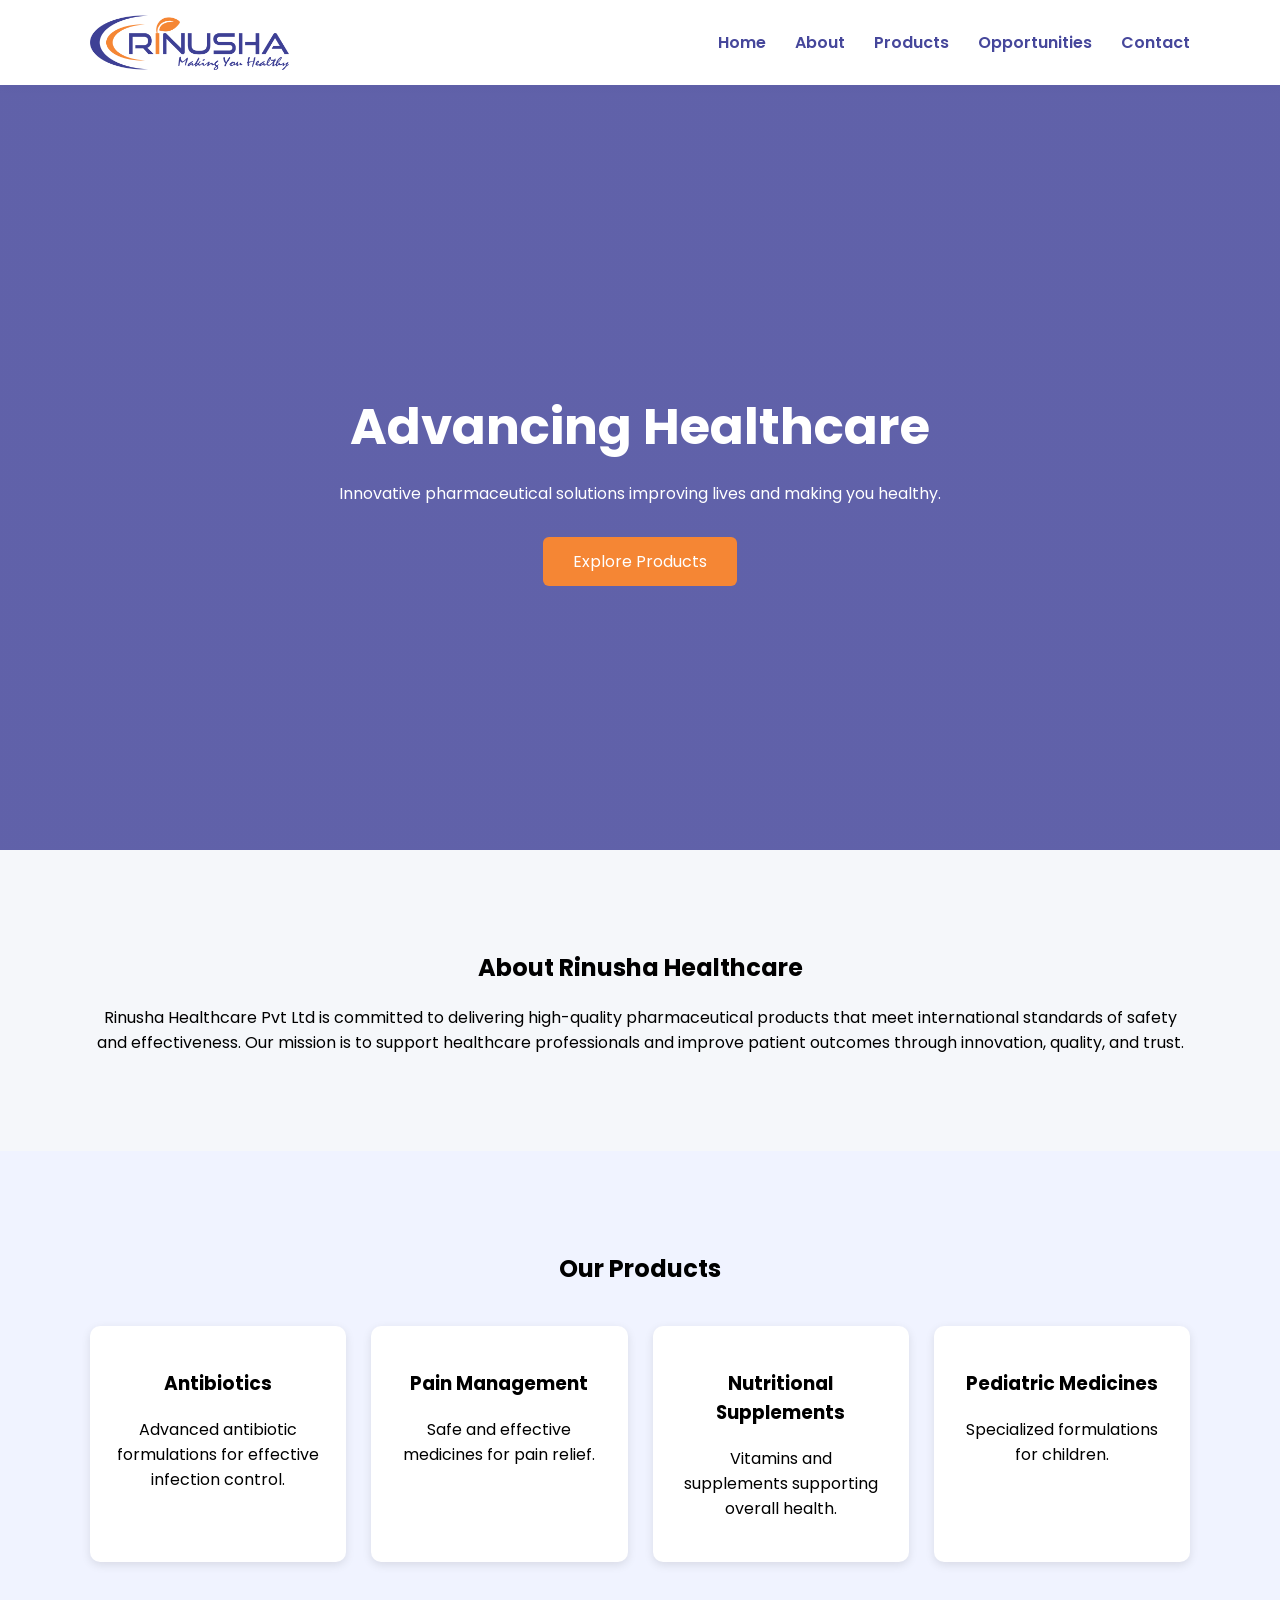
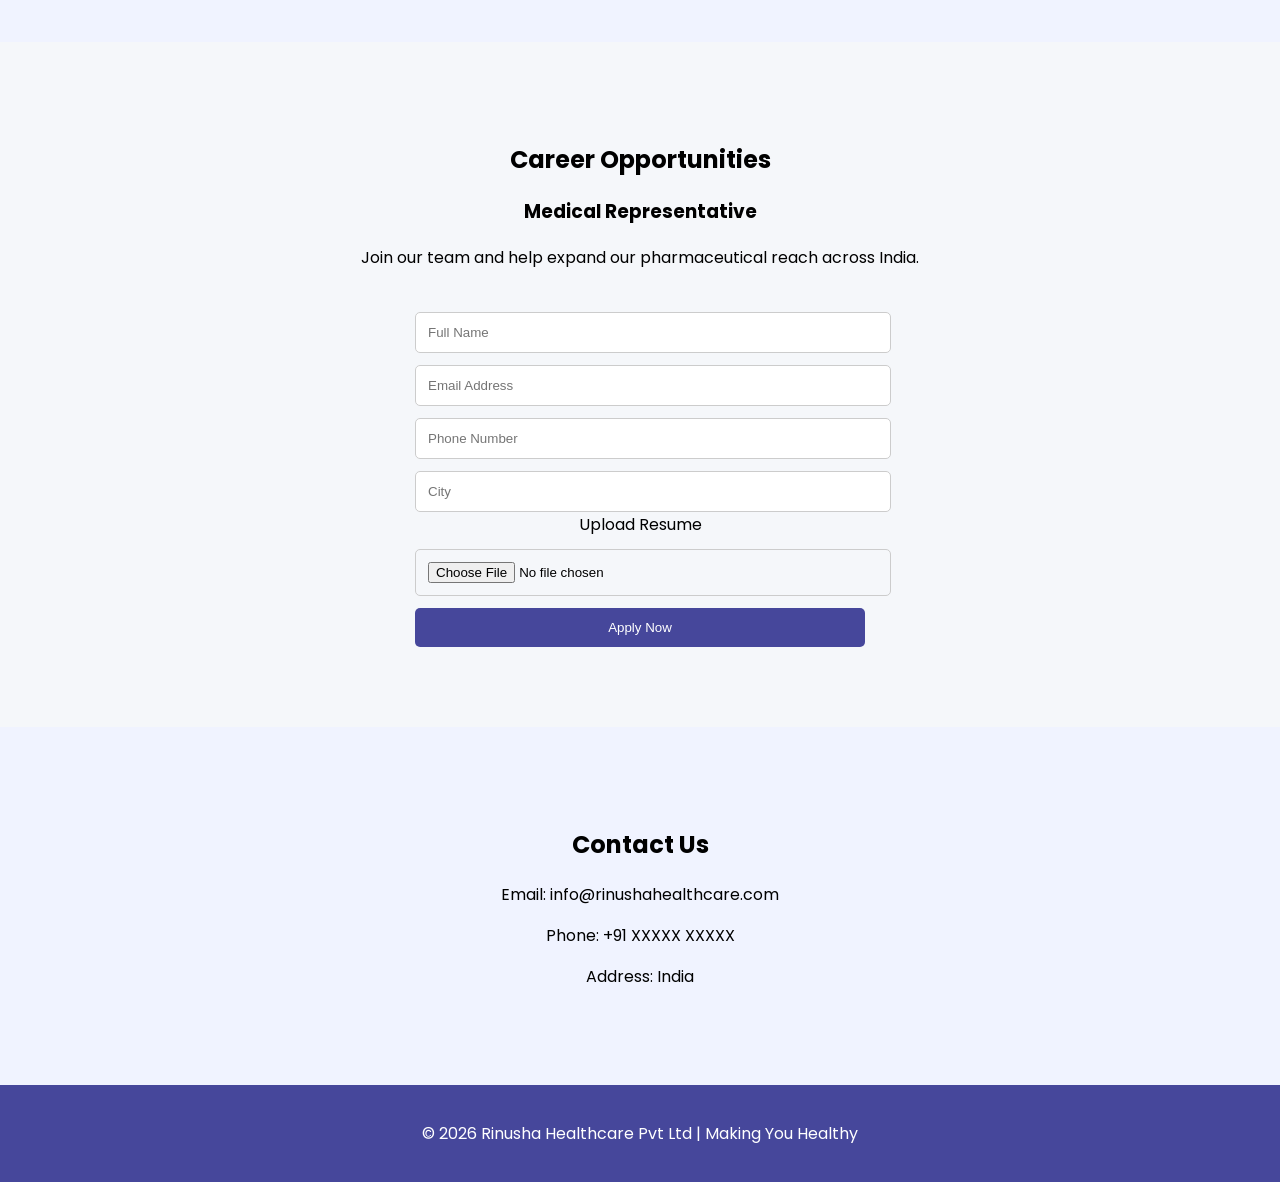
==== commit 624ec74e: "Add files via upload" ====
--- a/index.html
+++ b/index.html
@@ -1,1188 +1,172 @@
-<!DOCTYPE html>
-<html lang="en">
-<head>
-<meta charset="UTF-8">
-<meta name="viewport" content="width=device-width, initial-scale=1.0">
-<title>Rinusha Healthcare Pvt. Ltd.</title>
-<link href="https://fonts.googleapis.com/css2?family=Cormorant+Garamond:ital,wght@0,300;0,400;0,600;1,300;1,400&family=DM+Sans:wght@300;400;500;600&display=swap" rel="stylesheet">
-<style>
-  :root {
-    --deep-teal: #0a3d3f;
-    --teal: #0e5c5f;
-    --teal-light: #12797d;
-    --gold: #c8a96a;
-    --gold-light: #e0c98a;
-    --cream: #f8f4ed;
-    --white: #ffffff;
-    --gray-soft: #e8e4dd;
-    --gray-mid: #9a9590;
-    --text-dark: #1a1814;
-    --text-body: #3d3b38;
-  }
-
-  * { margin: 0; padding: 0; box-sizing: border-box; }
-
-  html { scroll-behavior: smooth; }
-
-  body {
-    font-family: 'DM Sans', sans-serif;
-    background: var(--cream);
-    color: var(--text-body);
-    overflow-x: hidden;
-  }
-
-  /* ─── NAV ─── */
-  nav {
-    position: fixed; top: 0; left: 0; right: 0; z-index: 1000;
-    display: flex; align-items: center; justify-content: space-between;
-    padding: 0 60px;
-    height: 72px;
-    background: rgba(10, 61, 63, 0.97);
-    backdrop-filter: blur(12px);
-    border-bottom: 1px solid rgba(200, 169, 106, 0.25);
-  }
-
-  .nav-logo {
-    display: flex; align-items: center; gap: 14px; text-decoration: none;
-  }
-
-  .logo-emblem {
-    width: 42px; height: 42px;
-    border: 1.5px solid var(--gold);
-    border-radius: 50%;
-    display: flex; align-items: center; justify-content: center;
-    font-family: 'Cormorant Garamond', serif;
-    font-size: 18px; font-weight: 600; color: var(--gold);
-    position: relative;
-  }
-
-  .logo-emblem::after {
-    content: '';
-    position: absolute; inset: 3px;
-    border: 0.5px solid rgba(200,169,106,0.35);
-    border-radius: 50%;
-  }
-
-  .logo-text { display: flex; flex-direction: column; line-height: 1; }
-  .logo-name { font-family: 'Cormorant Garamond', serif; font-size: 16px; font-weight: 600; color: var(--gold); letter-spacing: 0.04em; }
-  .logo-sub { font-size: 9px; font-weight: 300; color: rgba(200,169,106,0.7); letter-spacing: 0.2em; text-transform: uppercase; margin-top: 3px; }
-
-  .nav-links { display: flex; gap: 36px; list-style: none; align-items: center; }
-  .nav-links a {
-    color: rgba(255,255,255,0.75);
-    text-decoration: none; font-size: 12.5px; font-weight: 400;
-    letter-spacing: 0.1em; text-transform: uppercase;
-    transition: color 0.25s;
-    position: relative; padding-bottom: 2px;
-  }
-  .nav-links a::after {
-    content: ''; position: absolute; bottom: 0; left: 0; width: 0; height: 1px;
-    background: var(--gold); transition: width 0.3s;
-  }
-  .nav-links a:hover { color: var(--gold-light); }
-  .nav-links a:hover::after { width: 100%; }
-
-  .nav-cta {
-    background: var(--gold); color: var(--deep-teal) !important;
-    padding: 9px 22px; border-radius: 2px;
-    font-weight: 600 !important; letter-spacing: 0.05em !important;
-    transition: background 0.25s !important;
-  }
-  .nav-cta:hover { background: var(--gold-light) !important; }
-  .nav-cta::after { display: none !important; }
-
-  /* ─── HERO ─── */
-  #home {
-    min-height: 100vh;
-    background: linear-gradient(135deg, var(--deep-teal) 0%, #07282a 50%, #041c1e 100%);
-    display: flex; align-items: center;
-    position: relative; overflow: hidden; padding-top: 72px;
-  }
-
-  .hero-bg-lines {
-    position: absolute; inset: 0; opacity: 0.06;
-    background-image:
-      linear-gradient(90deg, var(--gold) 1px, transparent 1px),
-      linear-gradient(var(--gold) 1px, transparent 1px);
-    background-size: 80px 80px;
-  }
-
-  .hero-orb {
-    position: absolute; border-radius: 50%;
-    background: radial-gradient(circle, rgba(14,92,95,0.6) 0%, transparent 70%);
-  }
-  .hero-orb-1 { width: 700px; height: 700px; top: -200px; right: -100px; }
-  .hero-orb-2 { width: 500px; height: 500px; bottom: -200px; left: -100px; background: radial-gradient(circle, rgba(200,169,106,0.12) 0%, transparent 70%); }
-
-  .hero-content {
-    max-width: 1200px; margin: 0 auto; padding: 0 60px;
-    display: grid; grid-template-columns: 1fr 1fr; gap: 80px; align-items: center;
-    position: relative; z-index: 1;
-  }
-
-  .hero-tag {
-    display: inline-flex; align-items: center; gap: 10px;
-    color: var(--gold); font-size: 11px; font-weight: 500;
-    letter-spacing: 0.25em; text-transform: uppercase; margin-bottom: 28px;
-  }
-  .hero-tag::before { content: ''; width: 32px; height: 1px; background: var(--gold); }
-
-  .hero-title {
-    font-family: 'Cormorant Garamond', serif;
-    font-size: clamp(44px, 5vw, 68px);
-    font-weight: 300; line-height: 1.1; color: var(--white); margin-bottom: 24px;
-  }
-  .hero-title em { font-style: italic; color: var(--gold-light); }
-
-  .hero-desc {
-    color: rgba(255,255,255,0.6); font-size: 15px; line-height: 1.8;
-    max-width: 460px; margin-bottom: 44px;
-  }
-
-  .hero-btns { display: flex; gap: 16px; flex-wrap: wrap; }
-
-  .btn-primary {
-    background: var(--gold); color: var(--deep-teal);
-    padding: 14px 36px; border-radius: 2px;
-    text-decoration: none; font-weight: 600; font-size: 13px;
-    letter-spacing: 0.08em; text-transform: uppercase;
-    transition: all 0.25s; display: inline-block;
-  }
-  .btn-primary:hover { background: var(--gold-light); transform: translateY(-2px); box-shadow: 0 8px 24px rgba(200,169,106,0.3); }
-
-  .btn-outline {
-    border: 1px solid rgba(255,255,255,0.3); color: var(--white);
-    padding: 14px 36px; border-radius: 2px;
-    text-decoration: none; font-weight: 400; font-size: 13px;
-    letter-spacing: 0.08em; text-transform: uppercase;
-    transition: all 0.25s; display: inline-block;
-  }
-  .btn-outline:hover { border-color: var(--gold); color: var(--gold); }
-
-  .hero-stats {
-    display: grid; grid-template-columns: repeat(3, 1fr);
-    gap: 1px; background: rgba(255,255,255,0.08);
-    border: 1px solid rgba(255,255,255,0.08); border-radius: 4px;
-    overflow: hidden;
-  }
-
-  .stat-item {
-    background: rgba(255,255,255,0.03);
-    padding: 32px 24px; text-align: center;
-    backdrop-filter: blur(8px);
-  }
-
-  .stat-num {
-    font-family: 'Cormorant Garamond', serif;
-    font-size: 44px; font-weight: 300; color: var(--gold); line-height: 1;
-    margin-bottom: 8px;
-  }
-  .stat-label { font-size: 11px; color: rgba(255,255,255,0.5); letter-spacing: 0.1em; text-transform: uppercase; }
-
-  /* ─── SECTION SHARED ─── */
-  section { padding: 100px 0; }
-
-  .section-inner { max-width: 1200px; margin: 0 auto; padding: 0 60px; }
-
-  .section-tag {
-    display: inline-flex; align-items: center; gap: 10px;
-    color: var(--teal); font-size: 11px; font-weight: 500;
-    letter-spacing: 0.25em; text-transform: uppercase; margin-bottom: 16px;
-  }
-  .section-tag::before { content: ''; width: 24px; height: 1px; background: var(--teal); }
-
-  .section-title {
-    font-family: 'Cormorant Garamond', serif;
-    font-size: clamp(32px, 4vw, 52px); font-weight: 300; line-height: 1.15;
-    color: var(--text-dark); margin-bottom: 20px;
-  }
-  .section-title em { font-style: italic; color: var(--teal); }
-
-  .section-desc {
-    font-size: 15px; line-height: 1.85; color: var(--gray-mid);
-    max-width: 560px;
-  }
-
-  /* ─── ABOUT ─── */
-  #about { background: var(--white); }
-
-  .about-grid { display: grid; grid-template-columns: 1fr 1fr; gap: 80px; align-items: center; }
-
-  .about-image-wrap {
-    position: relative; height: 520px;
-  }
-
-  .about-img-main {
-    position: absolute; top: 0; left: 0; right: 60px; bottom: 60px;
-    background: linear-gradient(135deg, var(--deep-teal), var(--teal-light));
-    border-radius: 4px; overflow: hidden;
-    display: flex; align-items: center; justify-content: center;
-  }
-
-  .about-img-accent {
-    position: absolute; bottom: 0; right: 0; width: 180px; height: 180px;
-    background: var(--gold); border-radius: 4px;
-    display: flex; align-items: center; justify-content: center;
-    flex-direction: column; gap: 6px;
-  }
-  .about-img-accent span { font-family: 'Cormorant Garamond', serif; font-size: 48px; font-weight: 300; color: var(--deep-teal); line-height: 1; }
-  .about-img-accent small { font-size: 10px; font-weight: 600; color: var(--deep-teal); letter-spacing: 0.15em; text-transform: uppercase; }
-
-  .molecule-svg { opacity: 0.3; }
-
-  .about-values { display: grid; grid-template-columns: 1fr 1fr; gap: 16px; margin-top: 40px; }
-
-  .value-card {
-    padding: 20px; border: 1px solid var(--gray-soft); border-radius: 3px;
-    transition: all 0.3s;
-  }
-  .value-card:hover { border-color: var(--teal); transform: translateY(-2px); }
-  .value-icon { font-size: 22px; margin-bottom: 10px; }
-  .value-title { font-size: 13px; font-weight: 600; color: var(--deep-teal); margin-bottom: 5px; letter-spacing: 0.03em; }
-  .value-text { font-size: 12px; color: var(--gray-mid); line-height: 1.6; }
-
-  /* ─── PRODUCTS ─── */
-  #products { background: var(--cream); }
-
-  .products-header { display: flex; justify-content: space-between; align-items: flex-end; margin-bottom: 60px; }
-
-  .products-grid { display: grid; grid-template-columns: repeat(3, 1fr); gap: 24px; }
-
-  .product-card {
-    background: var(--white); border-radius: 4px;
-    overflow: hidden; border: 1px solid var(--gray-soft);
-    transition: all 0.35s; position: relative;
-  }
-  .product-card:hover { transform: translateY(-6px); box-shadow: 0 20px 48px rgba(10,61,63,0.12); border-color: rgba(14,92,95,0.3); }
-
-  .product-card-top {
-    height: 180px;
-    display: flex; align-items: center; justify-content: center;
-    position: relative; overflow: hidden;
-  }
-
-  .product-card-top::after {
-    content: ''; position: absolute; bottom: 0; left: 0; right: 0; height: 1px;
-    background: linear-gradient(90deg, transparent, var(--gold), transparent);
-  }
-
-  .product-icon-wrap {
-    width: 72px; height: 72px; border-radius: 50%;
-    display: flex; align-items: center; justify-content: center;
-    font-size: 28px; border: 1px solid rgba(255,255,255,0.2);
-  }
-
-  .product-card-body { padding: 24px; }
-  .product-category { font-size: 10px; font-weight: 500; letter-spacing: 0.2em; text-transform: uppercase; color: var(--gold); margin-bottom: 8px; }
-  .product-name { font-family: 'Cormorant Garamond', serif; font-size: 22px; font-weight: 400; color: var(--text-dark); margin-bottom: 10px; }
-  .product-desc { font-size: 13px; color: var(--gray-mid); line-height: 1.65; }
-  .product-badge {
-    display: inline-block; margin-top: 14px;
-    padding: 5px 14px; border: 1px solid var(--teal);
-    color: var(--teal); font-size: 10px; letter-spacing: 0.12em; text-transform: uppercase;
-    border-radius: 20px;
-  }
-
-  /* ─── WHY CHOOSE US ─── */
-  #why { background: var(--deep-teal); }
-
-  .why-grid { display: grid; grid-template-columns: repeat(4, 1fr); gap: 2px; margin-top: 60px; background: rgba(255,255,255,0.06); }
-
-  .why-item {
-    background: rgba(10, 61, 63, 0.95); padding: 40px 28px;
-    border: 1px solid rgba(255,255,255,0.06);
-    transition: background 0.3s;
-  }
-  .why-item:hover { background: rgba(14,92,95,0.8); }
-
-  .why-num {
-    font-family: 'Cormorant Garamond', serif; font-size: 52px; font-weight: 300;
-    color: rgba(200,169,106,0.2); line-height: 1; margin-bottom: 20px;
-  }
-  .why-title { font-size: 14px; font-weight: 600; color: var(--gold); margin-bottom: 12px; letter-spacing: 0.05em; }
-  .why-text { font-size: 13px; color: rgba(255,255,255,0.55); line-height: 1.75; }
-
-  .why-header-dark .section-tag { color: var(--gold); }
-  .why-header-dark .section-tag::before { background: var(--gold); }
-  .why-header-dark .section-title { color: var(--white); }
-  .why-header-dark .section-title em { color: var(--gold-light); }
-  .why-header-dark .section-desc { color: rgba(255,255,255,0.5); }
-
-  /* ─── THERAPEUTIC AREAS ─── */
-  #therapeutic { background: var(--white); }
-
-  .therapeutic-grid { display: grid; grid-template-columns: repeat(2, 1fr); gap: 20px; margin-top: 50px; }
-
-  .therapeutic-item {
-    display: flex; gap: 20px; padding: 28px;
-    border: 1px solid var(--gray-soft); border-radius: 3px;
-    transition: all 0.3s; cursor: default;
-  }
-  .therapeutic-item:hover { border-color: var(--teal); background: rgba(14,92,95,0.03); }
-
-  .therapeutic-icon {
-    flex-shrink: 0; width: 52px; height: 52px;
-    background: rgba(14,92,95,0.08); border-radius: 50%;
-    display: flex; align-items: center; justify-content: center; font-size: 22px;
-  }
-  .therapeutic-title { font-size: 15px; font-weight: 600; color: var(--deep-teal); margin-bottom: 6px; }
-  .therapeutic-text { font-size: 13px; color: var(--gray-mid); line-height: 1.6; }
-
-  /* ─── OPPORTUNITIES ─── */
-  #opportunities { background: var(--cream); }
-
-  .opp-intro { display: grid; grid-template-columns: 1fr 1fr; gap: 80px; align-items: start; margin-bottom: 70px; }
-
-  .opp-perks { display: grid; grid-template-columns: 1fr 1fr; gap: 16px; margin-top: 32px; }
-  .perk { display: flex; gap: 12px; align-items: flex-start; padding: 16px; background: var(--white); border-radius: 3px; border-left: 3px solid var(--gold); }
-  .perk-icon { font-size: 18px; flex-shrink: 0; margin-top: 1px; }
-  .perk-title { font-size: 13px; font-weight: 600; color: var(--deep-teal); margin-bottom: 3px; }
-  .perk-text { font-size: 12px; color: var(--gray-mid); line-height: 1.5; }
-
-  /* ─── APPLICATION FORM ─── */
-  .apply-box {
-    background: var(--white); border: 1px solid var(--gray-soft); border-radius: 4px;
-    overflow: hidden; box-shadow: 0 2px 24px rgba(10,61,63,0.06);
-  }
-
-  .apply-box-header {
-    background: linear-gradient(135deg, var(--deep-teal), var(--teal));
-    padding: 32px 36px;
-    display: flex; justify-content: space-between; align-items: center;
-  }
-  .apply-box-title { font-family: 'Cormorant Garamond', serif; font-size: 26px; color: var(--white); font-weight: 300; }
-  .apply-box-role {
-    background: var(--gold); color: var(--deep-teal);
-    padding: 7px 18px; border-radius: 20px; font-size: 11px; font-weight: 700;
-    letter-spacing: 0.1em; text-transform: uppercase;
-  }
-
-  .apply-form { padding: 36px; }
-
-  .form-row { display: grid; grid-template-columns: 1fr 1fr; gap: 20px; margin-bottom: 20px; }
-
-  .form-group { display: flex; flex-direction: column; gap: 7px; margin-bottom: 20px; }
-  .form-group:last-of-type { margin-bottom: 0; }
-
-  label { font-size: 11px; font-weight: 600; color: var(--deep-teal); letter-spacing: 0.1em; text-transform: uppercase; }
-
-  input, select, textarea {
-    font-family: 'DM Sans', sans-serif;
-    padding: 12px 16px; border: 1px solid var(--gray-soft);
-    border-radius: 2px; font-size: 14px; color: var(--text-dark);
-    background: var(--cream); outline: none;
-    transition: border-color 0.25s, box-shadow 0.25s;
-    width: 100%;
-  }
-  input:focus, select:focus, textarea:focus {
-    border-color: var(--teal);
-    box-shadow: 0 0 0 3px rgba(14,92,95,0.1);
-    background: var(--white);
-  }
-  textarea { resize: vertical; min-height: 110px; }
-
-  select { appearance: none; cursor: pointer;
-    background-image: url("data:image/svg+xml,%3Csvg xmlns='http://www.w3.org/2000/svg' width='12' height='8' viewBox='0 0 12 8'%3E%3Cpath d='M1 1l5 5 5-5' stroke='%230e5c5f' fill='none' stroke-width='1.5'/%3E%3C/svg%3E");
-    background-repeat: no-repeat; background-position: right 16px center;
-  }
-
-  .resume-upload {
-    border: 2px dashed var(--gray-soft); border-radius: 3px;
-    padding: 36px; text-align: center; cursor: pointer;
-    transition: all 0.3s; position: relative;
-    background: var(--cream);
-  }
-  .resume-upload:hover { border-color: var(--teal); background: rgba(14,92,95,0.03); }
-  .resume-upload input[type="file"] {
-    position: absolute; inset: 0; opacity: 0; cursor: pointer;
-    width: 100%; height: 100%; padding: 0; border: none;
-  }
-  .upload-icon { font-size: 32px; margin-bottom: 10px; }
-  .upload-title { font-size: 14px; font-weight: 600; color: var(--deep-teal); margin-bottom: 5px; }
-  .upload-sub { font-size: 12px; color: var(--gray-mid); }
-  .upload-types { margin-top: 8px; font-size: 11px; color: var(--teal); font-weight: 500; }
-  .file-chosen { margin-top: 10px; font-size: 13px; color: var(--teal); font-weight: 500; display: none; }
-
-  .form-submit { text-align: right; margin-top: 28px; padding-top: 24px; border-top: 1px solid var(--gray-soft); }
-
-  .btn-submit {
-    background: var(--deep-teal); color: var(--white);
-    padding: 15px 40px; border: none; border-radius: 2px;
-    font-family: 'DM Sans', sans-serif; font-size: 13px; font-weight: 600;
-    letter-spacing: 0.1em; text-transform: uppercase; cursor: pointer;
-    transition: all 0.3s;
-    display: inline-flex; align-items: center; gap: 10px;
-  }
-  .btn-submit:hover { background: var(--teal); transform: translateY(-2px); box-shadow: 0 8px 24px rgba(10,61,63,0.25); }
-  .btn-submit:disabled { opacity: 0.6; cursor: not-allowed; transform: none; }
-
-  .success-msg {
-    display: none; text-align: center; padding: 40px;
-  }
-  .success-msg .check { font-size: 48px; margin-bottom: 16px; }
-  .success-msg h3 { font-family: 'Cormorant Garamond', serif; font-size: 28px; color: var(--deep-teal); margin-bottom: 10px; }
-  .success-msg p { color: var(--gray-mid); font-size: 14px; }
-
-  /* ─── CONTACT ─── */
-  #contact { background: var(--white); }
-
-  .contact-grid { display: grid; grid-template-columns: 1fr 1.4fr; gap: 80px; align-items: start; }
-
-  .contact-info-cards { display: flex; flex-direction: column; gap: 20px; margin-top: 40px; }
-
-  .contact-card {
-    display: flex; gap: 18px; padding: 22px;
-    border: 1px solid var(--gray-soft); border-radius: 3px;
-    align-items: flex-start; transition: all 0.3s;
-  }
-  .contact-card:hover { border-color: var(--teal); }
-  .contact-card-icon {
-    width: 44px; height: 44px; flex-shrink: 0;
-    background: rgba(14,92,95,0.08); border-radius: 50%;
-    display: flex; align-items: center; justify-content: center; font-size: 18px;
-  }
-  .contact-card-label { font-size: 10px; font-weight: 600; color: var(--gold); letter-spacing: 0.15em; text-transform: uppercase; margin-bottom: 5px; }
-  .contact-card-value { font-size: 14px; color: var(--text-dark); font-weight: 400; line-height: 1.5; }
-  .contact-card-value a { color: var(--teal); text-decoration: none; }
-  .contact-card-value a:hover { text-decoration: underline; }
-
-  .contact-form-box {
-    background: var(--cream); padding: 40px; border-radius: 4px;
-    border: 1px solid var(--gray-soft);
-  }
-  .contact-form-title { font-family: 'Cormorant Garamond', serif; font-size: 26px; color: var(--text-dark); margin-bottom: 28px; }
-
-  /* ─── FOOTER ─── */
-  footer {
-    background: #061a1c; color: rgba(255,255,255,0.5);
-    padding: 70px 0 30px;
-  }
-
-  .footer-inner { max-width: 1200px; margin: 0 auto; padding: 0 60px; }
-
-  .footer-top { display: grid; grid-template-columns: 2fr 1fr 1fr 1fr; gap: 60px; margin-bottom: 60px; }
-
-  .footer-about { }
-  .footer-logo { font-family: 'Cormorant Garamond', serif; font-size: 22px; color: var(--gold); margin-bottom: 16px; }
-  .footer-tagline { font-size: 13px; line-height: 1.75; max-width: 280px; }
-
-  .footer-col-title { font-size: 11px; font-weight: 600; color: var(--white); letter-spacing: 0.15em; text-transform: uppercase; margin-bottom: 20px; }
-  .footer-links { list-style: none; display: flex; flex-direction: column; gap: 10px; }
-  .footer-links a { color: rgba(255,255,255,0.5); text-decoration: none; font-size: 13px; transition: color 0.25s; }
-  .footer-links a:hover { color: var(--gold); }
-
-  .footer-bottom {
-    border-top: 1px solid rgba(255,255,255,0.08); padding-top: 28px;
-    display: flex; justify-content: space-between; align-items: center;
-    font-size: 12px;
-  }
-  .footer-copy { }
-  .footer-legal { display: flex; gap: 24px; }
-  .footer-legal a { color: rgba(255,255,255,0.35); text-decoration: none; }
-  .footer-legal a:hover { color: var(--gold); }
-
-  /* ─── ANIMATIONS ─── */
-  @keyframes fadeUp {
-    from { opacity: 0; transform: translateY(24px); }
-    to { opacity: 1; transform: translateY(0); }
-  }
-
-  .hero-content > * { animation: fadeUp 0.8s ease both; }
-  .hero-content > *:nth-child(1) { animation-delay: 0.1s; }
-  .hero-content > *:nth-child(2) { animation-delay: 0.3s; }
-
-  .hero-tag { animation: fadeUp 0.6s ease 0.1s both; }
-  .hero-title { animation: fadeUp 0.6s ease 0.2s both; }
-  .hero-desc { animation: fadeUp 0.6s ease 0.3s both; }
-  .hero-btns { animation: fadeUp 0.6s ease 0.4s both; }
-
-  /* scrollbar */
-  ::-webkit-scrollbar { width: 6px; }
-  ::-webkit-scrollbar-track { background: var(--cream); }
-  ::-webkit-scrollbar-thumb { background: var(--teal); border-radius: 3px; }
-
-  /* ─── RESPONSIVE ─── */
-  @media (max-width: 900px) {
-    nav { padding: 0 24px; }
-    .nav-links { display: none; }
-    .section-inner { padding: 0 24px; }
-    .hero-content { grid-template-columns: 1fr; gap: 50px; padding: 0 24px; }
-    .hero-stats { grid-template-columns: 1fr; }
-    .about-grid, .opp-intro, .contact-grid { grid-template-columns: 1fr; gap: 40px; }
-    .about-image-wrap { height: 260px; }
-    .products-grid { grid-template-columns: 1fr 1fr; }
-    .why-grid { grid-template-columns: 1fr 1fr; }
-    .therapeutic-grid { grid-template-columns: 1fr; }
-    .footer-top { grid-template-columns: 1fr 1fr; gap: 32px; }
-    .form-row { grid-template-columns: 1fr; }
-    .apply-box-header { flex-direction: column; gap: 12px; align-items: flex-start; }
-    .apply-form { padding: 24px; }
-    section { padding: 70px 0; }
-    .products-header { flex-direction: column; align-items: flex-start; gap: 20px; }
-  }
-</style>
-</head>
-<body>
-
-<!-- ─── NAV ─── -->
-<nav>
-  <a class="nav-logo" href="#home">
-    <div class="logo-emblem">R</div>
-    <div class="logo-text">
-      <span class="logo-name">Rinusha Healthcare</span>
-      <span class="logo-sub">Pvt. Ltd.</span>
-    </div>
-  </a>
-  <ul class="nav-links">
-    <li><a href="#home">Home</a></li>
-    <li><a href="#about">About</a></li>
-    <li><a href="#products">Products</a></li>
-    <li><a href="#therapeutic">Therapy Areas</a></li>
-    <li><a href="#opportunities">Careers</a></li>
-    <li><a href="#contact">Contact</a></li>
-    <li><a href="#opportunities" class="nav-cta">Apply Now</a></li>
-  </ul>
-</nav>
-
-<!-- ─── HERO ─── -->
-<section id="home">
-  <div class="hero-bg-lines"></div>
-  <div class="hero-orb hero-orb-1"></div>
-  <div class="hero-orb hero-orb-2"></div>
-  <div class="hero-content">
-    <div>
-      <div class="hero-tag">Trusted Since 2010</div>
-      <h1 class="hero-title">Advancing Health,<br><em>Enriching Lives</em></h1>
-      <p class="hero-desc">Rinusha Healthcare Pvt. Ltd. is committed to delivering innovative, safe, and effective pharmaceutical solutions that improve patient outcomes across India and beyond.</p>
-      <div class="hero-btns">
-        <a href="#products" class="btn-primary">Explore Products</a>
-        <a href="#about" class="btn-outline">Our Story</a>
-      </div>
-    </div>
-    <div class="hero-stats">
-      <div class="stat-item">
-        <div class="stat-num">500<span style="font-size:24px">+</span></div>
-        <div class="stat-label">Products</div>
-      </div>
-      <div class="stat-item">
-        <div class="stat-num">15<span style="font-size:24px">+</span></div>
-        <div class="stat-label">Years of Excellence</div>
-      </div>
-      <div class="stat-item">
-        <div class="stat-num">20<span style="font-size:24px">+</span></div>
-        <div class="stat-label">States Covered</div>
-      </div>
-      <div class="stat-item">
-        <div class="stat-num">200<span style="font-size:24px">+</span></div>
-        <div class="stat-label">Team Members</div>
-      </div>
-      <div class="stat-item">
-        <div class="stat-num">50<span style="font-size:24px">K+</span></div>
-        <div class="stat-label">Doctors Network</div>
-      </div>
-      <div class="stat-item">
-        <div class="stat-num">98<span style="font-size:24px">%</span></div>
-        <div class="stat-label">Quality Assured</div>
-      </div>
-    </div>
-  </div>
-</section>
-
-<!-- ─── ABOUT ─── -->
-<section id="about">
-  <div class="section-inner">
-    <div class="about-grid">
-      <div class="about-image-wrap">
-        <div class="about-img-main">
-          <svg class="molecule-svg" viewBox="0 0 300 260" width="300" fill="none" xmlns="http://www.w3.org/2000/svg">
-            <circle cx="150" cy="130" r="22" stroke="white" stroke-width="1.5"/>
-            <circle cx="70" cy="80" r="16" stroke="white" stroke-width="1.5"/>
-            <circle cx="230" cy="80" r="16" stroke="white" stroke-width="1.5"/>
-            <circle cx="70" cy="180" r="16" stroke="white" stroke-width="1.5"/>
-            <circle cx="230" cy="180" r="16" stroke="white" stroke-width="1.5"/>
-            <circle cx="150" cy="30" r="12" stroke="white" stroke-width="1.5"/>
-            <circle cx="150" cy="228" r="12" stroke="white" stroke-width="1.5"/>
-            <line x1="128" y1="118" x2="86" y2="92" stroke="white" stroke-width="1"/>
-            <line x1="172" y1="118" x2="214" y2="92" stroke="white" stroke-width="1"/>
-            <line x1="128" y1="142" x2="86" y2="168" stroke="white" stroke-width="1"/>
-            <line x1="172" y1="142" x2="214" y2="168" stroke="white" stroke-width="1"/>
-            <line x1="150" y1="108" x2="150" y2="42" stroke="white" stroke-width="1"/>
-            <line x1="150" y1="152" x2="150" y2="216" stroke="white" stroke-width="1"/>
-            <line x1="86" y1="80" x2="138" y2="46" stroke="white" stroke-width="0.5" stroke-dasharray="3,3"/>
-            <line x1="214" y1="80" x2="162" y2="46" stroke="white" stroke-width="0.5" stroke-dasharray="3,3"/>
-            <circle cx="150" cy="130" r="8" fill="white" fill-opacity="0.15"/>
-          </svg>
-        </div>
-        <div class="about-img-accent">
-          <span>15</span>
-          <small>Years of Trust</small>
-        </div>
-      </div>
-      <div>
-        <div class="section-tag">Who We Are</div>
-        <h2 class="section-title">Healing Through <em>Innovation</em> &amp; Care</h2>
-        <p class="section-desc">Founded in 2010, Rinusha Healthcare Pvt. Ltd. is a rapidly growing pharmaceutical company dedicated to manufacturing and marketing high-quality medicines across India. We combine scientific excellence with deep human empathy to bring effective healthcare solutions to every corner of the nation.</p>
-        <p class="section-desc" style="margin-top:16px;">Our state-of-the-art manufacturing facility follows WHO-GMP guidelines, ensuring every product meets the highest standards of safety, efficacy, and quality.</p>
-        <div class="about-values">
-          <div class="value-card">
-            <div class="value-icon">🎯</div>
-            <div class="value-title">Our Mission</div>
-            <div class="value-text">To provide affordable, quality medicines that improve and save lives across communities.</div>
-          </div>
-          <div class="value-card">
-            <div class="value-icon">🔭</div>
-            <div class="value-title">Our Vision</div>
-            <div class="value-text">To become India's most trusted pharmaceutical partner by 2030.</div>
-          </div>
-          <div class="value-card">
-            <div class="value-icon">⚖️</div>
-            <div class="value-title">Integrity</div>
-            <div class="value-text">Uncompromising ethical standards in every process and product.</div>
-          </div>
-          <div class="value-card">
-            <div class="value-icon">🔬</div>
-            <div class="value-title">Innovation</div>
-            <div class="value-text">Continuous R&amp;D to develop better, faster, and more effective formulations.</div>
-          </div>
-        </div>
-      </div>
-    </div>
-  </div>
-</section>
-
-<!-- ─── PRODUCTS ─── -->
-<section id="products">
-  <div class="section-inner">
-    <div class="products-header">
-      <div>
-        <div class="section-tag">Our Portfolio</div>
-        <h2 class="section-title">Trusted <em>Product</em> Range</h2>
-      </div>
-      <p class="section-desc" style="max-width:360px;text-align:right;">A comprehensive portfolio spanning multiple therapeutic categories, each crafted with precision and care.</p>
-    </div>
-    <div class="products-grid">
-
-      <div class="product-card">
-        <div class="product-card-top" style="background:linear-gradient(135deg,#e8f4f4,#c8e8ea)">
-          <div class="product-icon-wrap" style="background:rgba(14,92,95,0.15)">💊</div>
-        </div>
-        <div class="product-card-body">
-          <div class="product-category">Tablets &amp; Capsules</div>
-          <div class="product-name">Rinusha Antibiotics</div>
-          <div class="product-desc">Broad-spectrum antibiotic formulations for bacterial infections, available in multiple dosages and strengths for all age groups.</div>
-          <span class="product-badge">WHO-GMP Certified</span>
-        </div>
-      </div>
-
-      <div class="product-card">
-        <div class="product-card-top" style="background:linear-gradient(135deg,#fef8ec,#fdedc8)">
-          <div class="product-icon-wrap" style="background:rgba(200,169,106,0.2)">🩺</div>
-        </div>
-        <div class="product-card-body">
-          <div class="product-category">Cardiovascular</div>
-          <div class="product-name">Cardio Guard Series</div>
-          <div class="product-desc">Advanced cardiovascular formulations including antihypertensives, antiplatelets, and lipid-lowering agents.</div>
-          <span class="product-badge">Clinically Validated</span>
-        </div>
-      </div>
-
-      <div class="product-card">
-        <div class="product-card-top" style="background:linear-gradient(135deg,#f0f8f0,#cce8cc)">
-          <div class="product-icon-wrap" style="background:rgba(46,139,87,0.15)">🌿</div>
-        </div>
-        <div class="product-card-body">
-          <div class="product-category">Nutraceuticals</div>
-          <div class="product-name">NutriRinusha Wellness</div>
-          <div class="product-desc">Premium vitamins, minerals, and herbal supplements designed to support immunity, energy, and overall wellbeing.</div>
-          <span class="product-badge">Natural Ingredients</span>
-        </div>
-      </div>
-
-      <div class="product-card">
-        <div class="product-card-top" style="background:linear-gradient(135deg,#f4eef8,#e2cdf0)">
-          <div class="product-icon-wrap" style="background:rgba(128,0,128,0.12)">🧠</div>
-        </div>
-        <div class="product-card-body">
-          <div class="product-category">Neurological</div>
-          <div class="product-name">NeuroRin Range</div>
-          <div class="product-desc">Comprehensive neurological formulations including analgesics, anxiolytics, and neuroprotective agents.</div>
-          <span class="product-badge">Prescription Grade</span>
-        </div>
-      </div>
-
-      <div class="product-card">
-        <div class="product-card-top" style="background:linear-gradient(135deg,#fff0f0,#ffd8d8)">
-          <div class="product-icon-wrap" style="background:rgba(200,50,50,0.12)">❤️</div>
-        </div>
-        <div class="product-card-body">
-          <div class="product-category">Dermatology</div>
-          <div class="product-name">DermoRin Skincare</div>
-          <div class="product-desc">Topical creams, ointments, and lotions for dermatological conditions including eczema, psoriasis, and fungal infections.</div>
-          <span class="product-badge">Dermatologist Tested</span>
-        </div>
-      </div>
-
-      <div class="product-card">
-        <div class="product-card-top" style="background:linear-gradient(135deg,#eef4ff,#ccdeff)">
-          <div class="product-icon-wrap" style="background:rgba(30,80,200,0.12)">💉</div>
-        </div>
-        <div class="product-card-body">
-          <div class="product-category">Injectables</div>
-          <div class="product-name">Rinusha Injectables</div>
-          <div class="product-desc">Sterile injectable formulations for critical care and hospital settings, manufactured in a class A/B cleanroom facility.</div>
-          <span class="product-badge">ISO 13485 Compliant</span>
-        </div>
-      </div>
-
-    </div>
-  </div>
-</section>
-
-<!-- ─── WHY CHOOSE US ─── -->
-<section id="why">
-  <div class="section-inner">
-    <div class="why-header-dark">
-      <div class="section-tag">Why Rinusha</div>
-      <h2 class="section-title">The Rinusha <em>Advantage</em></h2>
-      <p class="section-desc" style="max-width:500px;">What sets us apart is not just our products, but our relentless commitment to quality, trust, and patient welfare at every step.</p>
-    </div>
-    <div class="why-grid">
-      <div class="why-item">
-        <div class="why-num">01</div>
-        <div class="why-title">WHO-GMP Manufacturing</div>
-        <div class="why-text">Our facility adheres to World Health Organization Good Manufacturing Practices, ensuring every batch meets international standards.</div>
-      </div>
-      <div class="why-item">
-        <div class="why-num">02</div>
-        <div class="why-title">Pan-India Distribution</div>
-        <div class="why-text">An expansive distribution network spanning 20+ states ensures our products reach doctors and patients wherever they are needed.</div>
-      </div>
-      <div class="why-item">
-        <div class="why-num">03</div>
-        <div class="why-title">Continuous R&amp;D</div>
-        <div class="why-text">Our in-house R&amp;D team works tirelessly to develop improved formulations and novel drug delivery systems.</div>
-      </div>
-      <div class="why-item">
-        <div class="why-num">04</div>
-        <div class="why-title">Affordable Pricing</div>
-        <div class="why-text">We believe quality healthcare should be accessible. Our pricing strategy ensures doctors and patients get value without compromise.</div>
-      </div>
-    </div>
-  </div>
-</section>
-
-<!-- ─── THERAPEUTIC AREAS ─── -->
-<section id="therapeutic">
-  <div class="section-inner">
-    <div class="section-tag">Therapy Areas</div>
-    <h2 class="section-title">Specialised <em>Therapeutic</em> Domains</h2>
-    <p class="section-desc">Our portfolio covers a wide spectrum of therapeutic segments, backed by clinical evidence and physician trust.</p>
-    <div class="therapeutic-grid">
-      <div class="therapeutic-item">
-        <div class="therapeutic-icon">🫀</div>
-        <div>
-          <div class="therapeutic-title">Cardiology</div>
-          <div class="therapeutic-text">Comprehensive solutions for hypertension, heart failure, arrhythmias, and lipid management.</div>
-        </div>
-      </div>
-      <div class="therapeutic-item">
-        <div class="therapeutic-icon">🦠</div>
-        <div>
-          <div class="therapeutic-title">Anti-Infectives</div>
-          <div class="therapeutic-text">Antibiotics, antivirals, and antifungals to tackle a wide range of infectious diseases effectively.</div>
-        </div>
-      </div>
-      <div class="therapeutic-item">
-        <div class="therapeutic-icon">🧘</div>
-        <div>
-          <div class="therapeutic-title">Psychiatry &amp; Neurology</div>
-          <div class="therapeutic-text">Treatments for anxiety, depression, epilepsy, neuropathic pain, and cognitive disorders.</div>
-        </div>
-      </div>
-      <div class="therapeutic-item">
-        <div class="therapeutic-icon">🩸</div>
-        <div>
-          <div class="therapeutic-title">Diabetology</div>
-          <div class="therapeutic-text">Oral hypoglycemics, insulin sensitizers, and adjunct therapies for comprehensive diabetes management.</div>
-        </div>
-      </div>
-      <div class="therapeutic-item">
-        <div class="therapeutic-icon">🌬️</div>
-        <div>
-          <div class="therapeutic-title">Respiratory</div>
-          <div class="therapeutic-text">Bronchodilators, corticosteroids, and mucolytics for asthma, COPD, and acute respiratory conditions.</div>
-        </div>
-      </div>
-      <div class="therapeutic-item">
-        <div class="therapeutic-icon">🦴</div>
-        <div>
-          <div class="therapeutic-title">Orthopaedics</div>
-          <div class="therapeutic-text">Calcium-vitamin D combinations, NSAIDs, and bone-strengthening nutraceuticals for musculoskeletal health.</div>
-        </div>
-      </div>
-      <div class="therapeutic-item">
-        <div class="therapeutic-icon">👶</div>
-        <div>
-          <div class="therapeutic-title">Paediatrics</div>
-          <div class="therapeutic-text">Age-appropriate formulations with precise dosing for the safe and effective treatment of children.</div>
-        </div>
-      </div>
-      <div class="therapeutic-item">
-        <div class="therapeutic-icon">🌸</div>
-        <div>
-          <div class="therapeutic-title">Gynaecology</div>
-          <div class="therapeutic-text">Hormonal therapies, iron supplements, folic acid, and women's health formulations for every life stage.</div>
-        </div>
-      </div>
-    </div>
-  </div>
-</section>
-
-<!-- ─── OPPORTUNITIES ─── -->
-<section id="opportunities">
-  <div class="section-inner">
-    <div class="opp-intro">
-      <div>
-        <div class="section-tag">Careers at Rinusha</div>
-        <h2 class="section-title">Grow With <em>Purpose</em></h2>
-        <p class="section-desc">Join a team of passionate healthcare professionals who believe that a career in pharma is a calling — not just a job. We invest in our people as much as we invest in our products.</p>
-        <div class="opp-perks">
-          <div class="perk">
-            <div class="perk-icon">📈</div>
-            <div>
-              <div class="perk-title">Career Growth</div>
-              <div class="perk-text">Clear promotion path from MR to Area Manager to Regional Head.</div>
-            </div>
-          </div>
-          <div class="perk">
-            <div class="perk-icon">💰</div>
-            <div>
-              <div class="perk-title">Attractive CTC</div>
-              <div class="perk-text">Competitive salary with performance incentives and monthly bonuses.</div>
-            </div>
-          </div>
-          <div class="perk">
-            <div class="perk-icon">🎓</div>
-            <div>
-              <div class="perk-title">Training</div>
-              <div class="perk-text">Comprehensive product &amp; sales training and ongoing development.</div>
-            </div>
-          </div>
-          <div class="perk">
-            <div class="perk-icon">🏥</div>
-            <div>
-              <div class="perk-title">Health Benefits</div>
-              <div class="perk-text">Medical insurance, ESI &amp; PF as per government norms.</div>
-            </div>
-          </div>
-        </div>
-      </div>
-      <div>
-        <!-- Application Form -->
-        <div class="apply-box" id="apply-box">
-          <div class="apply-box-header">
-            <div>
-              <div class="apply-box-title">Apply Now</div>
-              <div style="color:rgba(255,255,255,0.6);font-size:13px;margin-top:4px;">Fill in your details and attach your resume</div>
-            </div>
-            <div class="apply-box-role">Medical Representative</div>
-          </div>
-          <div class="apply-form" id="apply-form-inner">
-            <div class="form-row">
-              <div class="form-group">
-                <label for="fname">First Name *</label>
-                <input type="text" id="fname" placeholder="Your first name" required>
-              </div>
-              <div class="form-group">
-                <label for="lname">Last Name *</label>
-                <input type="text" id="lname" placeholder="Your last name" required>
-              </div>
-            </div>
-            <div class="form-row">
-              <div class="form-group">
-                <label for="email">Email Address *</label>
-                <input type="email" id="email" placeholder="you@email.com" required>
-              </div>
-              <div class="form-group">
-                <label for="phone">Phone Number *</label>
-                <input type="tel" id="phone" placeholder="+91 98765 43210" required>
-              </div>
-            </div>
-            <div class="form-row">
-              <div class="form-group">
-                <label for="city">City / Location *</label>
-                <input type="text" id="city" placeholder="Your city" required>
-              </div>
-              <div class="form-group">
-                <label for="exp">Total Experience</label>
-                <select id="exp">
-                  <option value="">Select Experience</option>
-                  <option>Fresher (0 years)</option>
-                  <option>1 – 2 Years</option>
-                  <option>2 – 5 Years</option>
-                  <option>5 – 10 Years</option>
-                  <option>10+ Years</option>
-                </select>
-              </div>
-            </div>
-            <div class="form-group">
-              <label for="qualification">Highest Qualification</label>
-              <select id="qualification">
-                <option value="">Select Qualification</option>
-                <option>B.Pharm</option>
-                <option>M.Pharm</option>
-                <option>B.Sc (Life Sciences / Chemistry)</option>
-                <option>M.Sc</option>
-                <option>MBA (Pharma / Marketing)</option>
-                <option>Other Graduate</option>
-              </select>
-            </div>
-            <div class="form-group">
-              <label for="cover">Cover Note</label>
-              <textarea id="cover" placeholder="Tell us about yourself, your experience, and why you want to join Rinusha Healthcare…"></textarea>
-            </div>
-            <div class="form-group">
-              <label>Attach Resume *</label>
-              <div class="resume-upload" id="upload-zone">
-                <input type="file" id="resume-file" accept=".pdf,.doc,.docx" onchange="handleFileChange(this)">
-                <div class="upload-icon">📎</div>
-                <div class="upload-title">Click to Upload Resume</div>
-                <div class="upload-sub">or drag and drop your file here</div>
-                <div class="upload-types">PDF, DOC, DOCX accepted</div>
-                <div class="file-chosen" id="file-chosen-msg">✓ File selected</div>
-              </div>
-            </div>
-            <div class="form-submit">
-              <button class="btn-submit" id="submit-btn" onclick="handleSubmit(event)">
-                <span>Submit Application</span>
-                <span style="font-size:16px">→</span>
-              </button>
-            </div>
-          </div>
-          <div class="success-msg" id="success-msg">
-            <div class="check">✅</div>
-            <h3>Application Submitted!</h3>
-            <p>Thank you for applying to Rinusha Healthcare Pvt. Ltd.<br>Our HR team will review your profile and reach out to you shortly.</p>
-            <p style="margin-top:14px;font-size:12px;color:var(--teal);">📧 A confirmation has been noted. Kindly check your email for updates.</p>
-          </div>
-        </div>
-      </div>
-    </div>
-  </div>
-</section>
-
-<!-- ─── CONTACT ─── -->
-<section id="contact">
-  <div class="section-inner">
-    <div class="contact-grid">
-      <div>
-        <div class="section-tag">Get In Touch</div>
-        <h2 class="section-title">Let's <em>Connect</em></h2>
-        <p class="section-desc">Whether you're a healthcare professional, distributor, or a prospective team member — we'd love to hear from you.</p>
-        <div class="contact-info-cards">
-          <div class="contact-card">
-            <div class="contact-card-icon">📍</div>
-            <div>
-              <div class="contact-card-label">Registered Office</div>
-              <div class="contact-card-value">Plot No. 12, Industrial Area, Phase II<br>Saugor, Madhya Pradesh – 470 001, India</div>
-            </div>
-          </div>
-          <div class="contact-card">
-            <div class="contact-card-icon">📞</div>
-            <div>
-              <div class="contact-card-label">Phone</div>
-              <div class="contact-card-value">
-                <a href="tel:+917584001234">+91 75840 01234</a><br>
-                <a href="tel:+917584005678">+91 75840 05678</a>
-              </div>
-            </div>
-          </div>
-          <div class="contact-card">
-            <div class="contact-card-icon">✉️</div>
-            <div>
-              <div class="contact-card-label">Email</div>
-              <div class="contact-card-value">
-                <a href="mailto:info@rinushahealthcare.com">info@rinushahealthcare.com</a><br>
-                <a href="mailto:hr@rinushahealthcare.com">hr@rinushahealthcare.com</a>
-              </div>
-            </div>
-          </div>
-          <div class="contact-card">
-            <div class="contact-card-icon">🕘</div>
-            <div>
-              <div class="contact-card-label">Working Hours</div>
-              <div class="contact-card-value">Monday – Saturday: 9:00 AM – 6:00 PM<br>Sunday: Closed</div>
-            </div>
-          </div>
-        </div>
-      </div>
-      <div class="contact-form-box">
-        <div class="contact-form-title">Send Us a Message</div>
-        <div id="contact-form-inner">
-          <div class="form-row">
-            <div class="form-group">
-              <label>Your Name</label>
-              <input type="text" id="c-name" placeholder="Full name">
-            </div>
-            <div class="form-group">
-              <label>Phone</label>
-              <input type="tel" id="c-phone" placeholder="+91 98765 43210">
-            </div>
-          </div>
-          <div class="form-group">
-            <label>Email Address</label>
-            <input type="email" id="c-email" placeholder="you@email.com">
-          </div>
-          <div class="form-group">
-            <label>Enquiry Type</label>
-            <select id="c-type">
-              <option>General Enquiry</option>
-              <option>Product Information</option>
-              <option>Distribution Partnership</option>
-              <option>Career Opportunities</option>
-              <option>Media / Press</option>
-            </select>
-          </div>
-          <div class="form-group">
-            <label>Message</label>
-            <textarea id="c-msg" placeholder="Write your message here…" style="min-height:130px"></textarea>
-          </div>
-          <div style="margin-top:8px">
-            <button class="btn-submit" style="width:100%;justify-content:center" onclick="handleContact(event)" id="contact-btn">
-              <span>Send Message</span>
-              <span>→</span>
-            </button>
-          </div>
-        </div>
-        <div id="contact-success" style="display:none;text-align:center;padding:40px 0">
-          <div style="font-size:40px;margin-bottom:14px">📨</div>
-          <h3 style="font-family:'Cormorant Garamond',serif;font-size:24px;color:var(--deep-teal);margin-bottom:10px">Message Received!</h3>
-          <p style="color:var(--gray-mid);font-size:14px">We'll get back to you within 1–2 business days.</p>
-        </div>
-      </div>
-    </div>
-  </div>
-</section>
-
-<!-- ─── FOOTER ─── -->
-<footer>
-  <div class="footer-inner">
-    <div class="footer-top">
-      <div class="footer-about">
-        <div class="footer-logo">Rinusha Healthcare Pvt. Ltd.</div>
-        <p class="footer-tagline">Committed to delivering quality pharmaceutical solutions that improve health outcomes and enrich lives across India.</p>
-      </div>
-      <div>
-        <div class="footer-col-title">Quick Links</div>
-        <ul class="footer-links">
-          <li><a href="#home">Home</a></li>
-          <li><a href="#about">About Us</a></li>
-          <li><a href="#products">Products</a></li>
-          <li><a href="#therapeutic">Therapy Areas</a></li>
-        </ul>
-      </div>
-      <div>
-        <div class="footer-col-title">Company</div>
-        <ul class="footer-links">
-          <li><a href="#opportunities">Careers</a></li>
-          <li><a href="#contact">Contact Us</a></li>
-          <li><a href="#">Quality Policy</a></li>
-          <li><a href="#">Certifications</a></li>
-        </ul>
-      </div>
-      <div>
-        <div class="footer-col-title">Connect</div>
-        <ul class="footer-links">
-          <li><a href="mailto:info@rinushahealthcare.com">✉ Email Us</a></li>
-          <li><a href="tel:+917584001234">📞 Call Us</a></li>
-          <li><a href="#">LinkedIn</a></li>
-          <li><a href="#">WhatsApp</a></li>
-        </ul>
-      </div>
-    </div>
-    <div class="footer-bottom">
-      <div class="footer-copy">© 2025 Rinusha Healthcare Pvt. Ltd. All Rights Reserved.</div>
-      <div class="footer-legal">
-        <a href="#">Privacy Policy</a>
-        <a href="#">Terms of Use</a>
-        <a href="#">Disclaimer</a>
-      </div>
-    </div>
-  </div>
-</footer>
-
-<script>
-  function handleFileChange(input) {
-    const msg = document.getElementById('file-chosen-msg');
-    if (input.files && input.files[0]) {
-      msg.textContent = '✓ ' + input.files[0].name;
-      msg.style.display = 'block';
-      document.getElementById('upload-zone').style.borderColor = 'var(--teal)';
-    }
-  }
-
-  function handleSubmit(e) {
-    e.preventDefault();
-    const fname = document.getElementById('fname').value.trim();
-    const email = document.getElementById('email').value.trim();
-    const phone = document.getElementById('phone').value.trim();
-    if (!fname || !email || !phone) {
-      alert('Please fill in all required fields (Name, Email, Phone).');
-      return;
-    }
-    const btn = document.getElementById('submit-btn');
-    btn.disabled = true;
-    btn.innerHTML = '<span>Submitting…</span>';
-    setTimeout(() => {
-      document.getElementById('apply-form-inner').style.display = 'none';
-      document.getElementById('success-msg').style.display = 'block';
-    }, 1200);
-  }
-
-  function handleContact(e) {
-    e.preventDefault();
-    const name = document.getElementById('c-name').value.trim();
-    const email = document.getElementById('c-email').value.trim();
-    if (!name || !email) {
-      alert('Please enter your name and email.');
-      return;
-    }
-    const btn = document.getElementById('contact-btn');
-    btn.disabled = true;
-    btn.innerHTML = '<span>Sending…</span>';
-    setTimeout(() => {
-      document.getElementById('contact-form-inner').style.display = 'none';
-      document.getElementById('contact-success').style.display = 'block';
-    }, 1000);
-  }
-
-  // Drag and drop for resume
-  const zone = document.getElementById('upload-zone');
-  if (zone) {
-    zone.addEventListener('dragover', e => { e.preventDefault(); zone.style.borderColor = 'var(--teal)'; });
-    zone.addEventListener('dragleave', () => { zone.style.borderColor = 'var(--gray-soft)'; });
-    zone.addEventListener('drop', e => {
-      e.preventDefault();
-      const files = e.dataTransfer.files;
-      if (files.length) {
-        document.getElementById('resume-file').files = files;
-        handleFileChange(document.getElementById('resume-file'));
-      }
-    });
-  }
-
-  // Active nav link highlight on scroll
-  const sections = document.querySelectorAll('section[id]');
-  const navLinks = document.querySelectorAll('.nav-links a');
-  window.addEventListener('scroll', () => {
-    let current = '';
-    sections.forEach(s => {
-      if (window.scrollY >= s.offsetTop - 90) current = s.id;
-    });
-    navLinks.forEach(a => {
-      a.style.color = a.getAttribute('href') === '#' + current ? 'var(--gold)' : '';
-    });
-  });
-</script>
-</body>
-</html>
+<!DOCTYPE html>
+<html lang="en">
+
+<head>
+
+<meta charset="UTF-8">
+<meta name="viewport" content="width=device-width, initial-scale=1.0">
+
+<title>Rinusha Healthcare Pvt Ltd</title>
+
+<link rel="stylesheet" href="style.css">
+
+<link href="https://fonts.googleapis.com/css2?family=Poppins:wght@300;400;600&display=swap" rel="stylesheet">
+
+</head>
+
+<body>
+
+<header>
+
+<div class="container nav">
+
+<img src="logo.png" class="logo">
+
+<nav>
+
+<a href="#">Home</a>
+<a href="#about">About</a>
+<a href="#products">Products</a>
+<a href="#careers">Opportunities</a>
+<a href="#contact">Contact</a>
+
+</nav>
+
+</div>
+
+</header>
+
+
+<section class="hero">
+
+<div class="hero-text">
+
+<h1>Advancing Healthcare</h1>
+
+<p>Innovative pharmaceutical solutions improving lives and making you healthy.</p>
+
+<a href="#products" class="btn">Explore Products</a>
+
+</div>
+
+</section>
+
+
+
+<section id="about" class="section">
+
+<div class="container">
+
+<h2>About Rinusha Healthcare</h2>
+
+<p>
+
+Rinusha Healthcare Pvt Ltd is committed to delivering high-quality pharmaceutical products 
+that meet international standards of safety and effectiveness. Our mission is to support 
+healthcare professionals and improve patient outcomes through innovation, quality, and trust.
+
+</p>
+
+</div>
+
+</section>
+
+
+
+<section id="products" class="section light">
+
+<div class="container">
+
+<h2>Our Products</h2>
+
+<div class="grid">
+
+<div class="card">
+<h3>Antibiotics</h3>
+<p>Advanced antibiotic formulations for effective infection control.</p>
+</div>
+
+<div class="card">
+<h3>Pain Management</h3>
+<p>Safe and effective medicines for pain relief.</p>
+</div>
+
+<div class="card">
+<h3>Nutritional Supplements</h3>
+<p>Vitamins and supplements supporting overall health.</p>
+</div>
+
+<div class="card">
+<h3>Pediatric Medicines</h3>
+<p>Specialized formulations for children.</p>
+</div>
+
+</div>
+
+</div>
+
+</section>
+
+
+
+<section id="careers" class="section">
+
+<div class="container">
+
+<h2>Career Opportunities</h2>
+
+<h3>Medical Representative</h3>
+
+<p>Join our team and help expand our pharmaceutical reach across India.</p>
+
+<form>
+
+<input type="text" placeholder="Full Name" required>
+
+<input type="email" placeholder="Email Address" required>
+
+<input type="tel" placeholder="Phone Number" required>
+
+<input type="text" placeholder="City" required>
+
+<label>Upload Resume</label>
+
+<input type="file" required>
+
+<button type="submit">Apply Now</button>
+
+</form>
+
+</div>
+
+</section>
+
+
+
+<section id="contact" class="section light">
+
+<div class="container">
+
+<h2>Contact Us</h2>
+
+<p>Email: info@rinushahealthcare.com</p>
+
+<p>Phone: +91 XXXXX XXXXX</p>
+
+<p>Address: India</p>
+
+</div>
+
+</section>
+
+
+
+<footer>
+
+<p>© 2026 Rinusha Healthcare Pvt Ltd | Making You Healthy</p>
+
+</footer>
+
+
+</body>
+</html>
--- a/style.css
+++ b/style.css
@@ -0,0 +1,112 @@
+body{
+font-family:Poppins;
+margin:0;
+background:#f5f7fa;
+}
+
+.container{
+width:90%;
+max-width:1100px;
+margin:auto;
+}
+
+header{
+background:white;
+box-shadow:0 2px 10px rgba(0,0,0,0.1);
+}
+
+.nav{
+display:flex;
+justify-content:space-between;
+align-items:center;
+padding:15px 0;
+}
+
+.logo{
+height:55px;
+}
+
+nav a{
+margin-left:25px;
+text-decoration:none;
+color:#46479B;
+font-weight:600;
+}
+
+.hero{
+height:85vh;
+background:linear-gradient(rgba(70,71,155,0.85),rgba(70,71,155,0.85)),
+url("https://images.unsplash.com/photo-1585435557343-3b092031a831");
+background-size:cover;
+color:white;
+display:flex;
+align-items:center;
+justify-content:center;
+text-align:center;
+}
+
+.hero h1{
+font-size:50px;
+margin-bottom:10px;
+}
+
+.btn{
+background:#F58634;
+color:white;
+padding:12px 30px;
+text-decoration:none;
+border-radius:6px;
+display:inline-block;
+margin-top:15px;
+}
+
+.section{
+padding:80px 0;
+text-align:center;
+}
+
+.light{
+background:#f0f3ff;
+}
+
+.grid{
+display:grid;
+grid-template-columns:repeat(auto-fit,minmax(220px,1fr));
+gap:25px;
+margin-top:40px;
+}
+
+.card{
+background:white;
+padding:25px;
+border-radius:10px;
+box-shadow:0 3px 10px rgba(0,0,0,0.1);
+}
+
+form{
+max-width:450px;
+margin:auto;
+margin-top:30px;
+}
+
+input,button{
+width:100%;
+padding:12px;
+margin-top:12px;
+border-radius:5px;
+border:1px solid #ccc;
+}
+
+button{
+background:#46479B;
+color:white;
+border:none;
+cursor:pointer;
+}
+
+footer{
+background:#46479B;
+color:white;
+text-align:center;
+padding:20px;
+}
